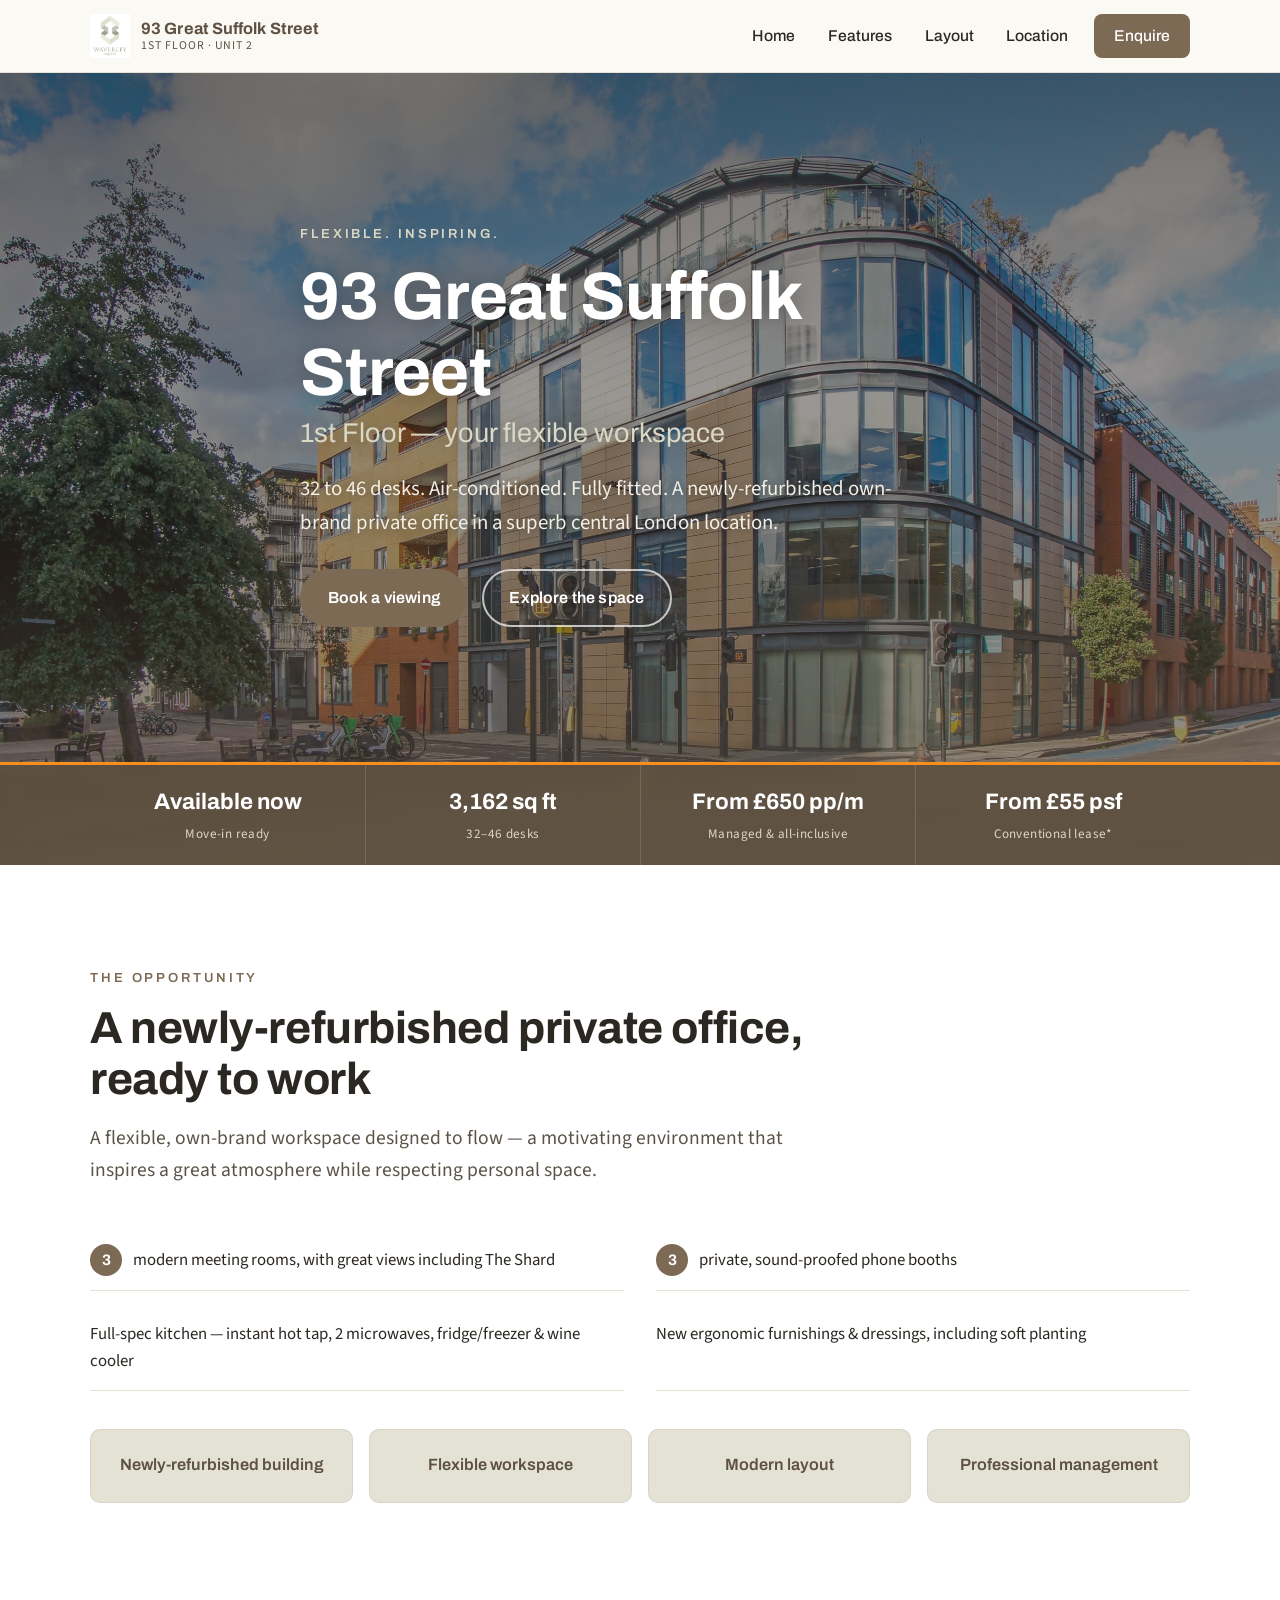
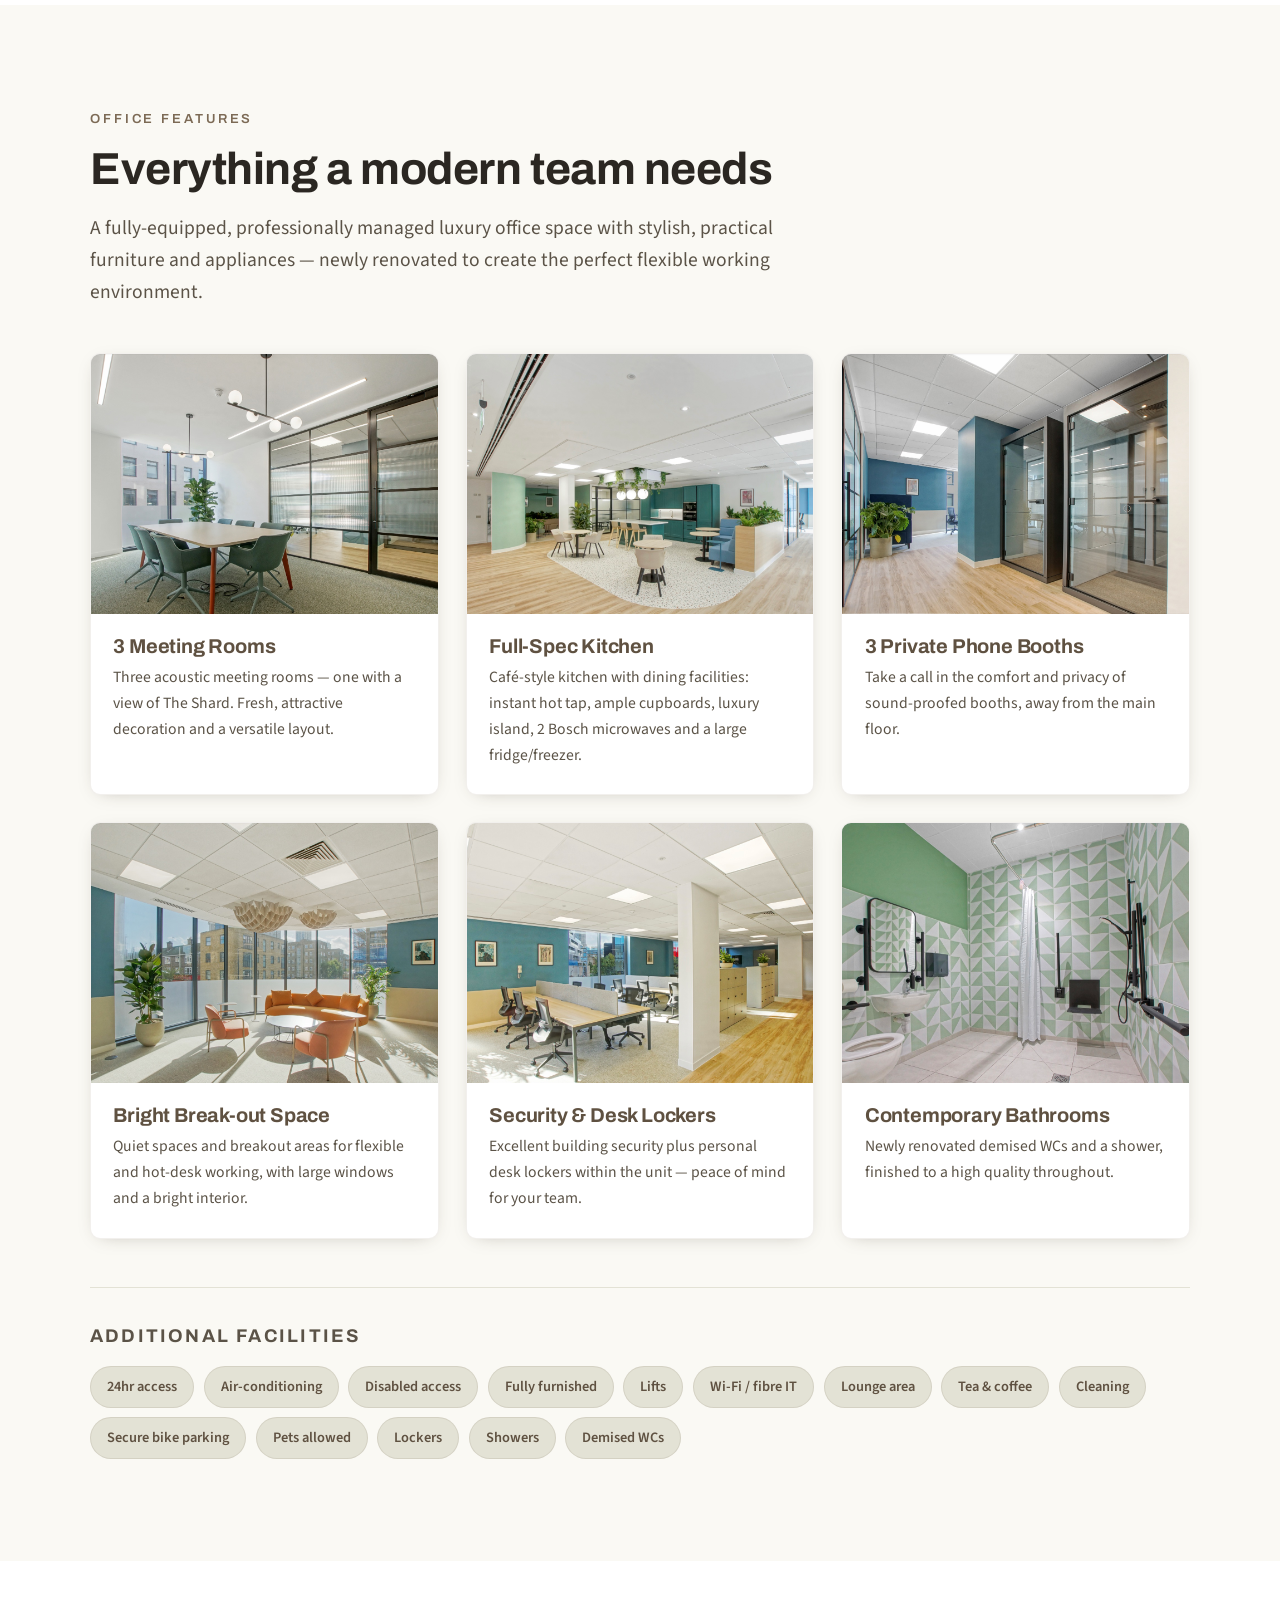
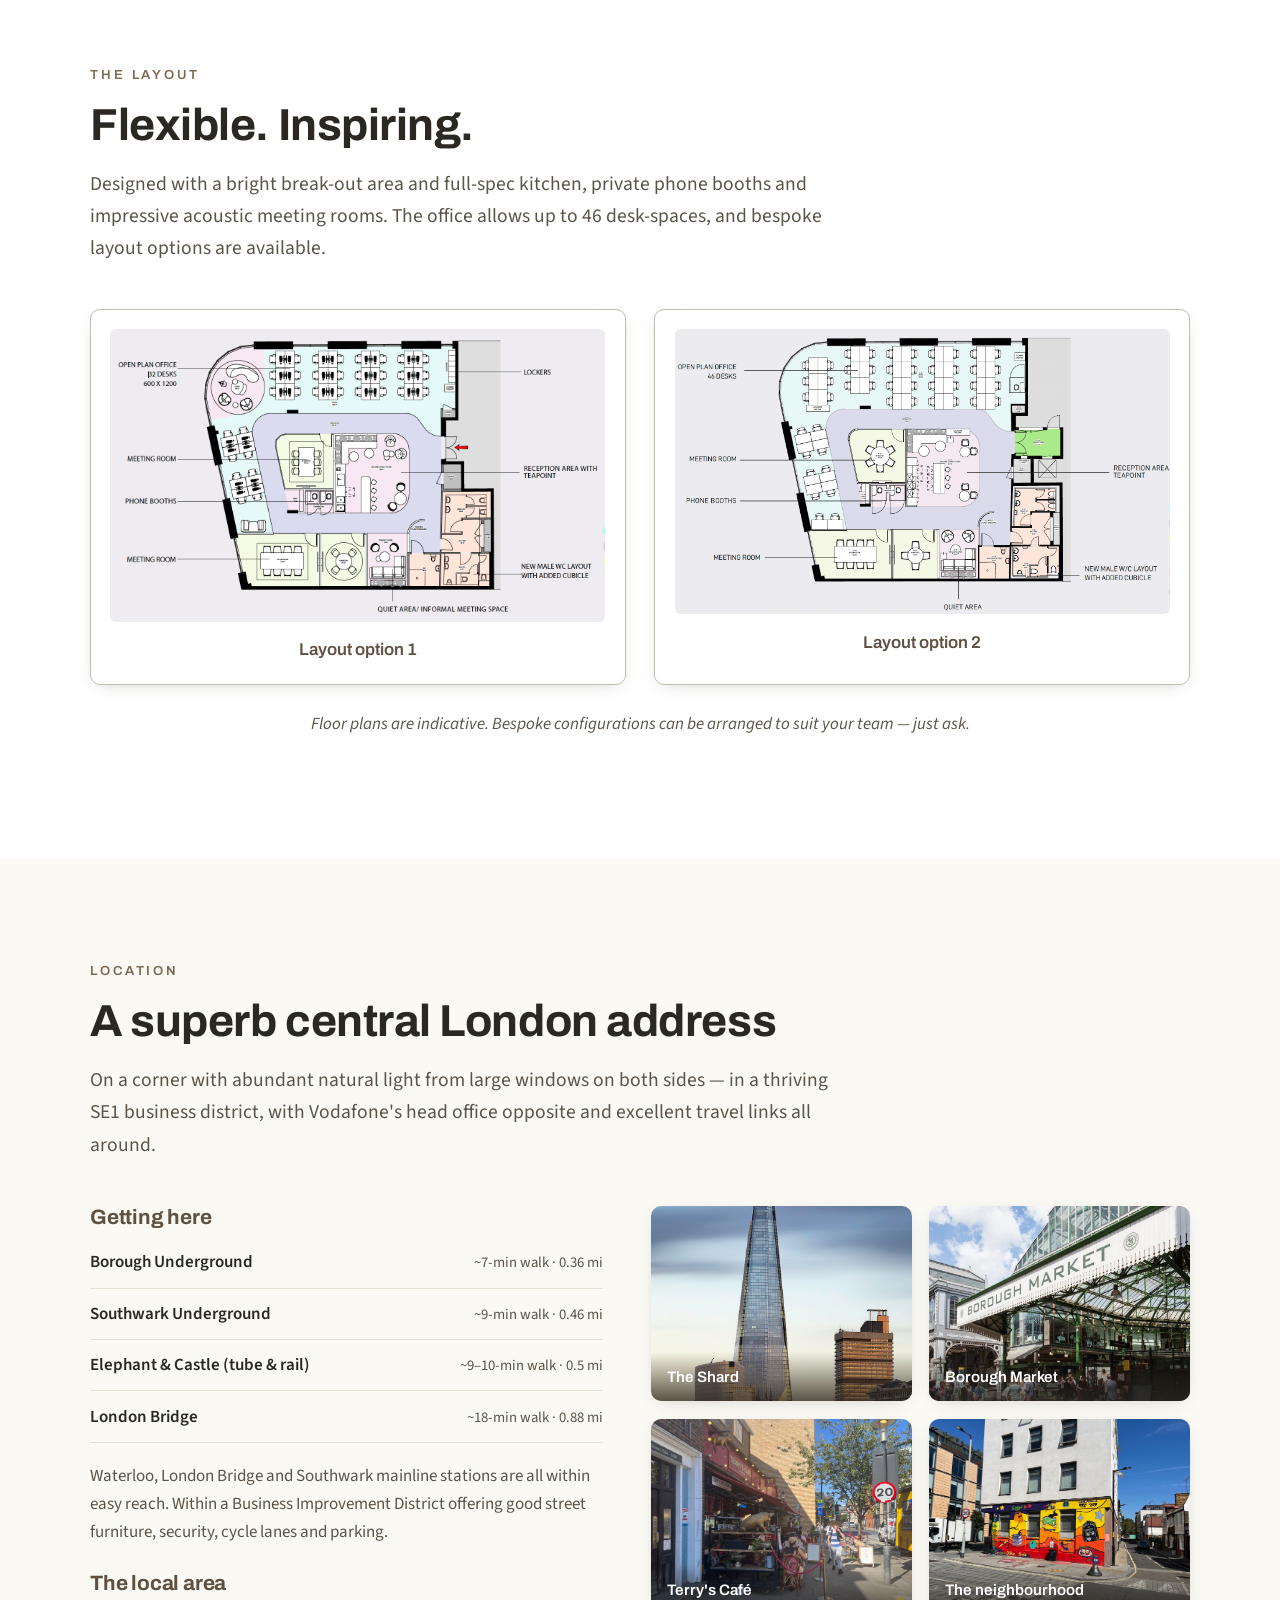
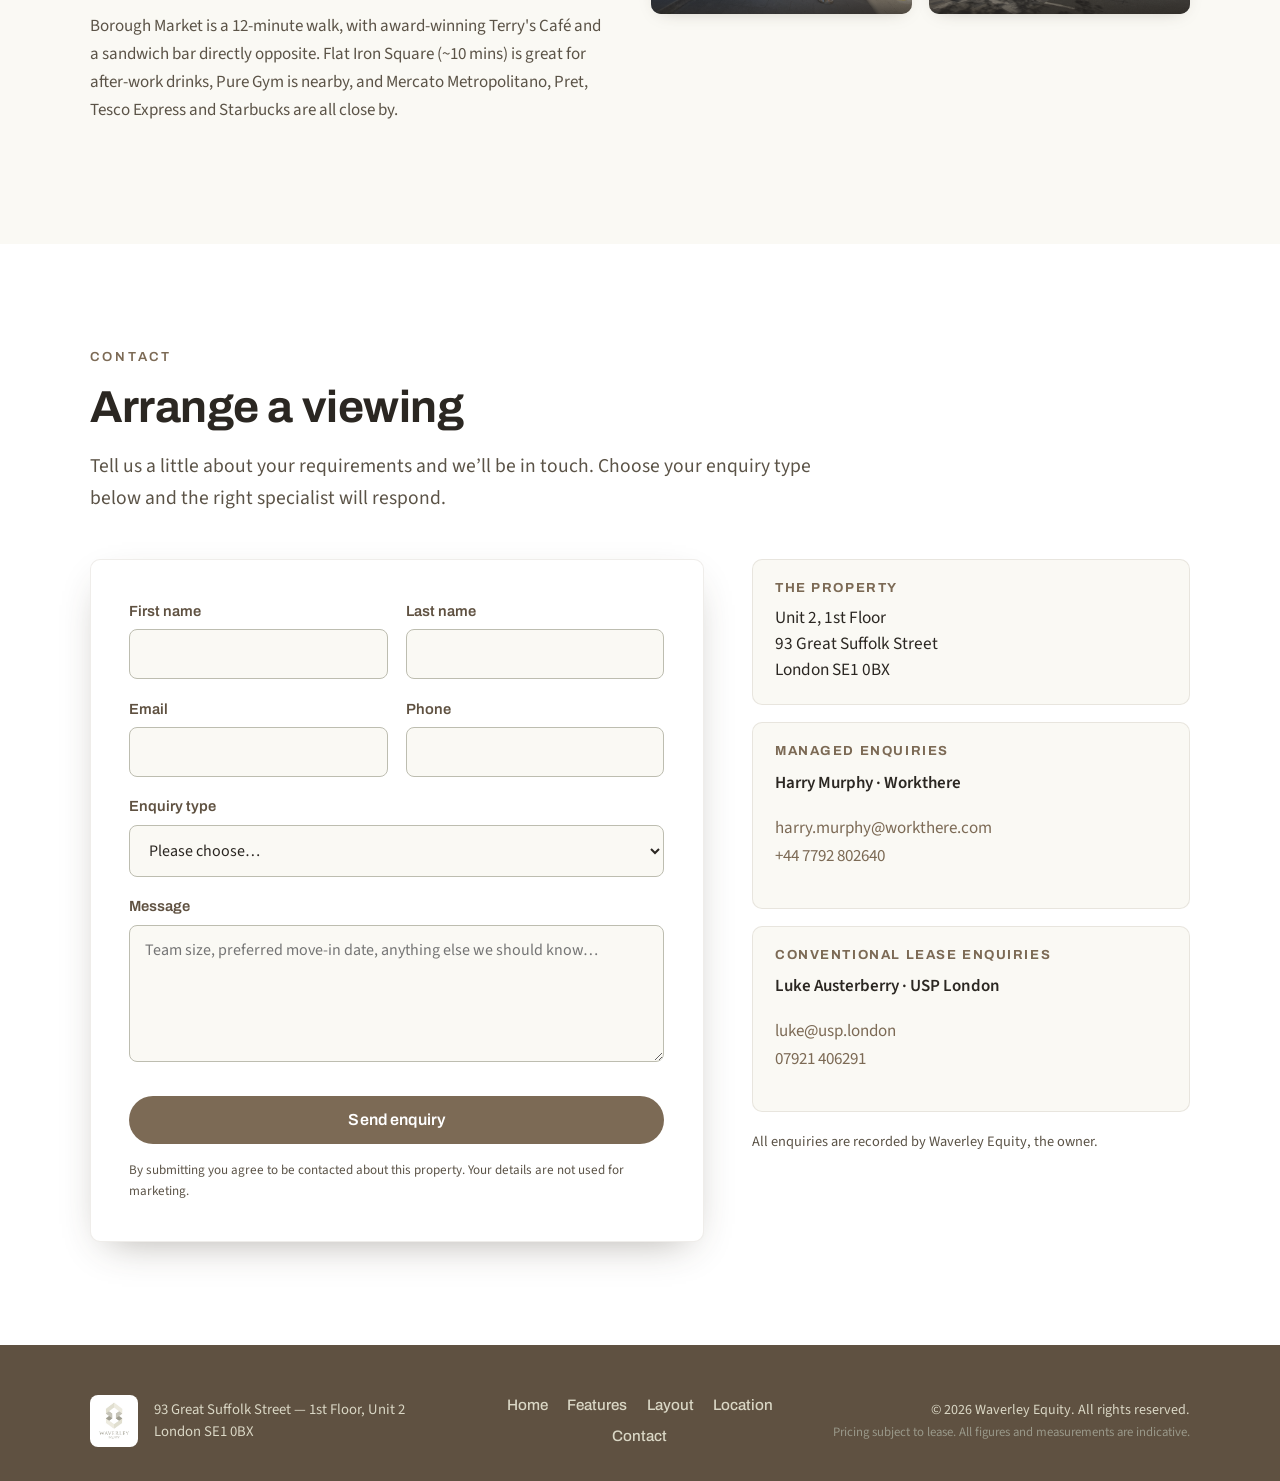
==== index.html @ a6f80691 "Initial commit: 93 Great Suffolk Street single-page site Responsive static site (HTML/CSS) for the o" ====
<!DOCTYPE html>
<html lang="en-GB">
<head>
  <meta charset="UTF-8" />
  <meta name="viewport" content="width=device-width, initial-scale=1.0" />
  <title>93 Great Suffolk Street — 1st Floor | Flexible Workspace to Let, London SE1</title>
  <meta name="description" content="Newly-refurbished, air-conditioned private office to let at 93 Great Suffolk Street, London SE1. 32–46 desks, 3,162 sq ft. Managed from £650 pp/m or conventional lease from £55 psf." />
  <meta name="theme-color" content="#7C6A55" />

  <!-- Open Graph -->
  <meta property="og:title" content="93 Great Suffolk Street — 1st Floor | Flexible Workspace, London SE1" />
  <meta property="og:description" content="Newly-refurbished private office to let — 32 to 46 desks, fully fitted, air-conditioned. A superb central London location." />
  <meta property="og:image" content="images/optimized/hero-external-view.jpg" />
  <meta property="og:type" content="website" />

  <link rel="preconnect" href="https://fonts.googleapis.com" />
  <link rel="preconnect" href="https://fonts.gstatic.com" crossorigin />
  <link href="https://fonts.googleapis.com/css2?family=Archivo:wght@400;500;600;700&family=Source+Sans+3:wght@300;400;600&display=swap" rel="stylesheet" />
  <link rel="stylesheet" href="styles.css" />
  <link rel="icon" type="image/jpeg" href="images/optimized/logo.jpg" />
</head>
<body>

  <!-- ================= HEADER / NAV ================= -->
  <header class="site-header" id="top">
    <div class="container header-inner">
      <a class="brand" href="#top" aria-label="Waverley Equity — home">
        <img src="images/optimized/logo.jpg" alt="Waverley Equity" class="brand-logo" />
        <span class="brand-text">
          <strong>93 Great Suffolk Street</strong>
          <small>1st Floor &middot; Unit 2</small>
        </span>
      </a>

      <input type="checkbox" id="nav-toggle" class="nav-toggle" />
      <label for="nav-toggle" class="nav-toggle-label" aria-label="Toggle navigation menu">
        <span></span><span></span><span></span>
      </label>

      <nav class="main-nav" aria-label="Primary">
        <a href="#home">Home</a>
        <a href="#features">Features</a>
        <a href="#layout">Layout</a>
        <a href="#location">Location</a>
        <a href="#contact" class="nav-cta">Enquire</a>
      </nav>
    </div>
  </header>

  <main>

    <!-- ================= HERO ================= -->
    <section class="hero" id="home">
      <div class="hero-overlay"></div>
      <div class="container hero-content">
        <p class="eyebrow">Flexible. Inspiring.</p>
        <h1>93 Great Suffolk Street<span>1st Floor &mdash; your flexible workspace</span></h1>
        <p class="hero-sub">32 to 46 desks. Air-conditioned. Fully fitted. A newly-refurbished own-brand private office in a superb central London location.</p>
        <div class="hero-actions">
          <a href="#contact" class="btn btn-primary">Book a viewing</a>
          <a href="#features" class="btn btn-ghost">Explore the space</a>
        </div>
      </div>

      <div class="pricing-strip">
        <div class="container pricing-grid">
          <div class="pricing-item">
            <span class="pricing-value">Available now</span>
            <span class="pricing-label">Move-in ready</span>
          </div>
          <div class="pricing-item">
            <span class="pricing-value">3,162 sq ft</span>
            <span class="pricing-label">32&ndash;46 desks</span>
          </div>
          <div class="pricing-item">
            <span class="pricing-value">From &pound;650 pp/m</span>
            <span class="pricing-label">Managed &amp; all-inclusive</span>
          </div>
          <div class="pricing-item">
            <span class="pricing-value">From &pound;55 psf</span>
            <span class="pricing-label">Conventional lease*</span>
          </div>
        </div>
      </div>
    </section>

    <!-- ================= INTRO / HIGHLIGHTS ================= -->
    <section class="section intro" aria-labelledby="intro-heading">
      <div class="container">
        <div class="section-head">
          <p class="eyebrow eyebrow-dark">The opportunity</p>
          <h2 id="intro-heading">A newly-refurbished private office, ready to work</h2>
          <p class="lead">A flexible, own-brand workspace designed to flow &mdash; a motivating environment that inspires a great atmosphere while respecting personal space.</p>
        </div>

        <ul class="highlights">
          <li><span class="hl-num">3</span> modern meeting rooms, with great views including The Shard</li>
          <li><span class="hl-num">3</span> private, sound-proofed phone booths</li>
          <li>Full-spec kitchen &mdash; instant hot tap, 2 microwaves, fridge/freezer &amp; wine cooler</li>
          <li>New ergonomic furnishings &amp; dressings, including soft planting</li>
        </ul>

        <div class="descriptors">
          <div class="descriptor">Newly-refurbished building</div>
          <div class="descriptor">Flexible workspace</div>
          <div class="descriptor">Modern layout</div>
          <div class="descriptor">Professional management</div>
        </div>
      </div>
    </section>

    <!-- ================= FEATURES ================= -->
    <section class="section section-alt" id="features" aria-labelledby="features-heading">
      <div class="container">
        <div class="section-head">
          <p class="eyebrow eyebrow-dark">Office features</p>
          <h2 id="features-heading">Everything a modern team needs</h2>
          <p class="lead">A fully-equipped, professionally managed luxury office space with stylish, practical furniture and appliances &mdash; newly renovated to create the perfect flexible working environment.</p>
        </div>

        <div class="feature-grid">
          <article class="feature-card">
            <div class="feature-media"><img src="images/optimized/feature-meeting-rooms.jpg" alt="One of three acoustic meeting rooms" loading="lazy" /></div>
            <div class="feature-body">
              <h3>3 Meeting Rooms</h3>
              <p>Three acoustic meeting rooms &mdash; one with a view of The Shard. Fresh, attractive decoration and a versatile layout.</p>
            </div>
          </article>

          <article class="feature-card">
            <div class="feature-media"><img src="images/optimized/feature-kitchen.jpg" alt="Café-style full-spec kitchen with island" loading="lazy" /></div>
            <div class="feature-body">
              <h3>Full-Spec Kitchen</h3>
              <p>Café-style kitchen with dining facilities: instant hot tap, ample cupboards, luxury island, 2 Bosch microwaves and a large fridge/freezer.</p>
            </div>
          </article>

          <article class="feature-card">
            <div class="feature-media"><img src="images/optimized/feature-phone-booths.jpg" alt="Private sound-proofed phone booths" loading="lazy" /></div>
            <div class="feature-body">
              <h3>3 Private Phone Booths</h3>
              <p>Take a call in the comfort and privacy of sound-proofed booths, away from the main floor.</p>
            </div>
          </article>

          <article class="feature-card">
            <div class="feature-media"><img src="images/optimized/feature-breakout-area.jpg" alt="Bright break-out and hot-desk area" loading="lazy" /></div>
            <div class="feature-body">
              <h3>Bright Break-out Space</h3>
              <p>Quiet spaces and breakout areas for flexible and hot-desk working, with large windows and a bright interior.</p>
            </div>
          </article>

          <article class="feature-card">
            <div class="feature-media"><img src="images/optimized/feature-desk-layout1.jpg" alt="Furnished desk areas with personal lockers" loading="lazy" /></div>
            <div class="feature-body">
              <h3>Security &amp; Desk Lockers</h3>
              <p>Excellent building security plus personal desk lockers within the unit &mdash; peace of mind for your team.</p>
            </div>
          </article>

          <article class="feature-card">
            <div class="feature-media"><img src="images/optimized/feature-shower-view.jpg" alt="Newly renovated bathroom and shower facilities" loading="lazy" /></div>
            <div class="feature-body">
              <h3>Contemporary Bathrooms</h3>
              <p>Newly renovated demised WCs and a shower, finished to a high quality throughout.</p>
            </div>
          </article>
        </div>

        <div class="facilities">
          <h3 class="facilities-title">Additional facilities</h3>
          <ul class="facilities-tags">
            <li>24hr access</li>
            <li>Air-conditioning</li>
            <li>Disabled access</li>
            <li>Fully furnished</li>
            <li>Lifts</li>
            <li>Wi-Fi / fibre IT</li>
            <li>Lounge area</li>
            <li>Tea &amp; coffee</li>
            <li>Cleaning</li>
            <li>Secure bike parking</li>
            <li>Pets allowed</li>
            <li>Lockers</li>
            <li>Showers</li>
            <li>Demised WCs</li>
          </ul>
        </div>
      </div>
    </section>

    <!-- ================= LAYOUT ================= -->
    <section class="section" id="layout" aria-labelledby="layout-heading">
      <div class="container">
        <div class="section-head">
          <p class="eyebrow eyebrow-dark">The layout</p>
          <h2 id="layout-heading">Flexible. Inspiring.</h2>
          <p class="lead">Designed with a bright break-out area and full-spec kitchen, private phone booths and impressive acoustic meeting rooms. The office allows up to 46 desk-spaces, and bespoke layout options are available.</p>
        </div>

        <div class="layout-grid">
          <figure class="layout-plan">
            <img src="images/optimized/plan-day1.png" alt="Floor plan — layout option 1" loading="lazy" />
            <figcaption>Layout option 1</figcaption>
          </figure>
          <figure class="layout-plan">
            <img src="images/optimized/plan-day2.png" alt="Floor plan — layout option 2" loading="lazy" />
            <figcaption>Layout option 2</figcaption>
          </figure>
        </div>
        <p class="layout-note">Floor plans are indicative. Bespoke configurations can be arranged to suit your team &mdash; just ask.</p>
      </div>
    </section>

    <!-- ================= LOCATION ================= -->
    <section class="section section-alt" id="location" aria-labelledby="location-heading">
      <div class="container">
        <div class="section-head">
          <p class="eyebrow eyebrow-dark">Location</p>
          <h2 id="location-heading">A superb central London address</h2>
          <p class="lead">On a corner with abundant natural light from large windows on both sides &mdash; in a thriving SE1 business district, with Vodafone's head office opposite and excellent travel links all around.</p>
        </div>

        <div class="location-grid">
          <div class="location-copy">
            <h3>Getting here</h3>
            <ul class="transport-list">
              <li><span>Borough Underground</span><em>~7-min walk &middot; 0.36 mi</em></li>
              <li><span>Southwark Underground</span><em>~9-min walk &middot; 0.46 mi</em></li>
              <li><span>Elephant &amp; Castle (tube &amp; rail)</span><em>~9&ndash;10-min walk &middot; 0.5 mi</em></li>
              <li><span>London Bridge</span><em>~18-min walk &middot; 0.88 mi</em></li>
            </ul>
            <p class="location-extra">Waterloo, London Bridge and Southwark mainline stations are all within easy reach. Within a Business Improvement District offering good street furniture, security, cycle lanes and parking.</p>

            <h3>The local area</h3>
            <p class="location-extra">Borough Market is a 12-minute walk, with award-winning Terry's Café and a sandwich bar directly opposite. Flat Iron Square (~10 mins) is great for after-work drinks, Pure Gym is nearby, and Mercato Metropolitano, Pret, Tesco Express and Starbucks are all close by.</p>
          </div>

          <div class="location-gallery">
            <figure><img src="images/optimized/local-area-shard.jpg" alt="View of The Shard from nearby" loading="lazy" /><figcaption>The Shard</figcaption></figure>
            <figure><img src="images/optimized/local-area-boroughmarket.jpg" alt="Borough Market" loading="lazy" /><figcaption>Borough Market</figcaption></figure>
            <figure><img src="images/optimized/local-area-terrys.jpg" alt="Terry's Café, opposite" loading="lazy" /><figcaption>Terry's Café</figcaption></figure>
            <figure><img src="images/optimized/local-area-mural.jpg" alt="Local street art near Great Suffolk Street" loading="lazy" /><figcaption>The neighbourhood</figcaption></figure>
          </div>
        </div>
      </div>
    </section>

    <!-- ================= CONTACT ================= -->
    <section class="section contact" id="contact" aria-labelledby="contact-heading">
      <div class="container">
        <div class="section-head">
          <p class="eyebrow eyebrow-dark">Contact</p>
          <h2 id="contact-heading">Arrange a viewing</h2>
          <p class="lead">Tell us a little about your requirements and we&rsquo;ll be in touch. Choose your enquiry type below and the right specialist will respond.</p>
        </div>

        <div class="contact-grid">
          <!-- FORM -->
          <div class="contact-form-wrap">
            <!--
              FORMSPREE SETUP
              Form endpoint: https://formspree.io/f/mkoaevdl
              Set the destination email (Waverley Equity, with agents cc'd) and verify it
              in your Formspree dashboard.
            -->
            <form class="contact-form" action="https://formspree.io/f/mkoaevdl" method="POST">
              <div class="field-row">
                <div class="field">
                  <label for="first-name">First name</label>
                  <input type="text" id="first-name" name="First Name" autocomplete="given-name" required />
                </div>
                <div class="field">
                  <label for="last-name">Last name</label>
                  <input type="text" id="last-name" name="Last Name" autocomplete="family-name" required />
                </div>
              </div>

              <div class="field-row">
                <div class="field">
                  <label for="email">Email</label>
                  <input type="email" id="email" name="Email" autocomplete="email" required />
                </div>
                <div class="field">
                  <label for="phone">Phone</label>
                  <input type="tel" id="phone" name="Phone" autocomplete="tel" />
                </div>
              </div>

              <div class="field">
                <label for="enquiry-type">Enquiry type</label>
                <select id="enquiry-type" name="Enquiry Type" required>
                  <option value="" disabled selected>Please choose&hellip;</option>
                  <option value="Managed">Managed &amp; all-inclusive</option>
                  <option value="Conventional lease">Conventional lease</option>
                </select>
              </div>

              <div class="field">
                <label for="message">Message</label>
                <textarea id="message" name="Message" rows="5" placeholder="Team size, preferred move-in date, anything else we should know&hellip;"></textarea>
              </div>

              <!-- Email subject line shown in your inbox -->
              <input type="hidden" name="_subject" value="New enquiry — 93 Great Suffolk Street" />
              <!-- Honeypot spam trap (leave empty) -->
              <input type="text" name="_gotcha" tabindex="-1" autocomplete="off" class="gotcha" aria-hidden="true" />

              <button type="submit" class="btn btn-primary btn-block">Send enquiry</button>
              <p class="form-note">By submitting you agree to be contacted about this property. Your details are not used for marketing.</p>
            </form>
          </div>

          <!-- DETAILS -->
          <aside class="contact-details">
            <div class="contact-card">
              <h3>The property</h3>
              <address>
                Unit 2, 1st Floor<br />
                93 Great Suffolk Street<br />
                London SE1 0BX
              </address>
            </div>

            <div class="contact-card">
              <h3>Managed enquiries</h3>
              <p class="contact-person">Harry Murphy &middot; Workthere</p>
              <p><a href="mailto:harry.murphy@workthere.com">harry.murphy@workthere.com</a><br />
                 <a href="tel:+447792802640">+44 7792 802640</a></p>
            </div>

            <div class="contact-card">
              <h3>Conventional lease enquiries</h3>
              <p class="contact-person">Luke Austerberry &middot; USP London</p>
              <p><a href="mailto:luke@usp.london">luke@usp.london</a><br />
                 <a href="tel:+447921406291">07921 406291</a></p>
            </div>

            <p class="contact-owner">All enquiries are recorded by Waverley Equity, the owner.</p>
          </aside>
        </div>
      </div>
    </section>
  </main>

  <!-- ================= FOOTER ================= -->
  <footer class="site-footer">
    <div class="container footer-inner">
      <div class="footer-brand">
        <img src="images/optimized/logo.jpg" alt="Waverley Equity" class="footer-logo" />
        <p>93 Great Suffolk Street &mdash; 1st Floor, Unit 2<br />London SE1 0BX</p>
      </div>
      <nav class="footer-nav" aria-label="Footer">
        <a href="#home">Home</a>
        <a href="#features">Features</a>
        <a href="#layout">Layout</a>
        <a href="#location">Location</a>
        <a href="#contact">Contact</a>
      </nav>
      <p class="footer-copy">&copy; 2026 Waverley Equity. All rights reserved.<br /><span class="footer-fine">Pricing subject to lease. All figures and measurements are indicative.</span></p>
    </div>
  </footer>

</body>
</html>
---- styles.css ----
/* =========================================================
   93 Great Suffolk Street — Waverley Equity
   Brand-themed responsive single-page stylesheet
   ========================================================= */

:root {
  /* Brand brown (preferred logo colour) */
  --brown:        #7C6A55;
  --brown-dark:   #5f5141;
  --brown-soft:   #9a8a76;

  /* Neutral stone palette */
  --stone-warm:   #DAD7C5;
  --stone-light:  #E3E2D5;
  --stone-mid:    #BDBDB0;
  --stone-dark:   #999889;

  /* Accents */
  --sage:         #8BAEA1;
  --orange:       #F78E1E;
  --navy:         #002F65;

  /* Functional */
  --ink:          #2b2722;
  --ink-soft:     #5b5347;
  --paper:        #ffffff;
  --paper-tint:   #faf9f4;

  --maxw: 1180px;
  --radius: 10px;
  --shadow: 0 14px 40px -18px rgba(60, 50, 38, 0.45);
  --shadow-sm: 0 4px 18px -10px rgba(60, 50, 38, 0.4);

  --font-head: 'Archivo', 'Calibri', system-ui, sans-serif;
  --font-body: 'Calibri', 'Source Sans 3', system-ui, -apple-system, sans-serif;
}

/* ---------- Reset / base ---------- */
*, *::before, *::after { box-sizing: border-box; }

html { scroll-behavior: smooth; scroll-padding-top: 84px; -webkit-text-size-adjust: 100%; }

body {
  margin: 0;
  font-family: var(--font-body);
  color: var(--ink);
  background: var(--paper);
  line-height: 1.65;
  font-size: 1.0625rem;
  -webkit-font-smoothing: antialiased;
}

img { max-width: 100%; display: block; }

a { color: var(--brown); text-decoration: none; }
a:hover { color: var(--brown-dark); }

h1, h2, h3 { font-family: var(--font-head); line-height: 1.12; color: var(--ink); margin: 0 0 .4em; font-weight: 700; letter-spacing: -0.01em; }

.container { width: 100%; max-width: var(--maxw); margin-inline: auto; padding-inline: clamp(1.1rem, 4vw, 2.5rem); }

/* ---------- Buttons ---------- */
.btn {
  display: inline-flex; align-items: center; justify-content: center;
  padding: .85rem 1.6rem;
  font-family: var(--font-head); font-weight: 600; font-size: 1rem;
  border-radius: 999px; border: 2px solid transparent; cursor: pointer;
  transition: transform .15s ease, background .2s ease, color .2s ease, border-color .2s ease;
  letter-spacing: .01em;
}
.btn:hover { transform: translateY(-2px); }
.btn-primary { background: var(--brown); color: #fff; }
.btn-primary:hover { background: var(--brown-dark); color: #fff; }
.btn-ghost { background: transparent; color: #fff; border-color: rgba(255,255,255,.7); }
.btn-ghost:hover { background: rgba(255,255,255,.14); color: #fff; }
.btn-block { width: 100%; margin-top: .4rem; }

/* ---------- Header / Nav ---------- */
.site-header {
  position: sticky; top: 0; z-index: 50;
  background: rgba(250, 249, 244, 0.92);
  backdrop-filter: blur(8px);
  border-bottom: 1px solid rgba(124, 106, 85, 0.16);
}
.header-inner { display: flex; align-items: center; justify-content: space-between; gap: 1rem; min-height: 72px; }

.brand { display: flex; align-items: center; gap: .7rem; color: var(--ink); }
.brand-logo { height: 44px; width: auto; }
.brand-text { display: flex; flex-direction: column; line-height: 1.15; }
.brand-text strong { font-family: var(--font-head); font-size: 1.02rem; color: var(--brown-dark); letter-spacing: .005em; }
.brand-text small { font-size: .74rem; color: var(--ink-soft); letter-spacing: .08em; text-transform: uppercase; }

.main-nav { display: flex; align-items: center; gap: .35rem; }
.main-nav a {
  font-family: var(--font-head); font-weight: 500; font-size: .98rem;
  color: var(--ink); padding: .55rem .85rem; border-radius: 8px;
  transition: background .15s ease, color .15s ease;
}
.main-nav a:hover { background: var(--stone-light); color: var(--brown-dark); }
.main-nav .nav-cta { background: var(--brown); color: #fff; padding: .55rem 1.25rem; margin-left: .4rem; }
.main-nav .nav-cta:hover { background: var(--brown-dark); }

/* Mobile nav toggle (CSS-only) */
.nav-toggle { display: none; }
.nav-toggle-label { display: none; flex-direction: column; gap: 5px; cursor: pointer; padding: 8px; }
.nav-toggle-label span { display: block; width: 26px; height: 3px; background: var(--brown-dark); border-radius: 3px; transition: transform .25s ease, opacity .2s ease; }

/* ---------- Hero ---------- */
.hero {
  position: relative;
  min-height: clamp(560px, 88vh, 820px);
  display: flex; flex-direction: column; justify-content: center;
  background: linear-gradient(rgba(40,33,26,.25), rgba(40,33,26,.25)), url('images/optimized/hero-external-view.jpg') center 35% / cover no-repeat;
  color: #fff;
  padding-bottom: 120px;
}
.hero-overlay {
  position: absolute; inset: 0;
  background: linear-gradient(180deg, rgba(43,39,34,.55) 0%, rgba(43,39,34,.30) 40%, rgba(95,81,65,.55) 100%);
}
.hero-content { position: relative; z-index: 2; max-width: 760px; padding-top: 2rem; }

.eyebrow { font-family: var(--font-head); text-transform: uppercase; letter-spacing: .22em; font-size: .82rem; font-weight: 600; margin: 0 0 .9rem; color: var(--stone-warm); }
.eyebrow-dark { color: var(--brown); }

.hero h1 { font-size: clamp(2.3rem, 6vw, 4.2rem); color: #fff; text-shadow: 0 2px 24px rgba(0,0,0,.3); margin-bottom: .35em; }
.hero h1 span { display: block; font-size: clamp(1.1rem, 2.6vw, 1.7rem); font-weight: 400; color: var(--stone-warm); margin-top: .5rem; letter-spacing: 0; }
.hero-sub { font-size: clamp(1.05rem, 1.8vw, 1.3rem); max-width: 620px; color: #f3efe6; text-shadow: 0 1px 12px rgba(0,0,0,.35); }
.hero-actions { display: flex; flex-wrap: wrap; gap: .9rem; margin-top: 1.8rem; }

/* Pricing strip */
.pricing-strip {
  position: absolute; left: 0; right: 0; bottom: 0; z-index: 3;
  background: rgba(95, 81, 65, 0.92);
  backdrop-filter: blur(6px);
  border-top: 3px solid var(--orange);
}
.pricing-grid { display: grid; grid-template-columns: repeat(4, 1fr); }
.pricing-item { padding: 1.2rem 1rem; text-align: center; color: #fff; border-left: 1px solid rgba(255,255,255,.14); }
.pricing-item:first-child { border-left: none; }
.pricing-value { display: block; font-family: var(--font-head); font-weight: 700; font-size: clamp(1.05rem, 2vw, 1.4rem); }
.pricing-label { display: block; font-size: .82rem; letter-spacing: .03em; color: var(--stone-warm); margin-top: .2rem; }

/* ---------- Sections ---------- */
.section { padding: clamp(3.5rem, 8vw, 6.5rem) 0; }
.section-alt { background: var(--paper-tint); }
.intro { background: var(--paper); }

.section-head { max-width: 760px; margin-bottom: 2.8rem; }
.section-head h2 { font-size: clamp(1.8rem, 4vw, 2.8rem); }
.lead { font-size: clamp(1.05rem, 1.6vw, 1.22rem); color: var(--ink-soft); margin: 0; }

/* Highlights */
.highlights { list-style: none; padding: 0; margin: 0 0 2.4rem; display: grid; grid-template-columns: repeat(2, 1fr); gap: 1rem 2rem; }
.highlights li { display: flex; align-items: baseline; gap: .7rem; padding: .85rem 0; border-bottom: 1px solid var(--stone-light); font-size: 1.05rem; }
.hl-num { flex: none; display: inline-grid; place-items: center; width: 2rem; height: 2rem; border-radius: 50%; background: var(--brown); color: #fff; font-family: var(--font-head); font-weight: 700; font-size: .95rem; }

.descriptors { display: grid; grid-template-columns: repeat(4, 1fr); gap: 1rem; }
.descriptor {
  text-align: center; padding: 1.4rem 1rem; border-radius: var(--radius);
  background: var(--stone-light); color: var(--brown-dark);
  font-family: var(--font-head); font-weight: 600; font-size: 1.02rem;
  border: 1px solid rgba(124,106,85,.12);
}

/* ---------- Feature grid ---------- */
.feature-grid { display: grid; grid-template-columns: repeat(3, 1fr); gap: 1.7rem; }
.feature-card {
  background: var(--paper); border-radius: var(--radius); overflow: hidden;
  box-shadow: var(--shadow-sm); border: 1px solid rgba(124,106,85,.1);
  transition: transform .2s ease, box-shadow .2s ease;
}
.feature-card:hover { transform: translateY(-4px); box-shadow: var(--shadow); }
.feature-media { aspect-ratio: 4 / 3; overflow: hidden; background: var(--stone-mid); }
.feature-media img { width: 100%; height: 100%; object-fit: cover; transition: transform .4s ease; }
.feature-card:hover .feature-media img { transform: scale(1.05); }
.feature-body { padding: 1.3rem 1.4rem 1.6rem; }
.feature-body h3 { font-size: 1.25rem; color: var(--brown-dark); }
.feature-body p { margin: 0; color: var(--ink-soft); font-size: .98rem; }

/* Facilities */
.facilities { margin-top: 3rem; padding-top: 2.4rem; border-top: 1px solid var(--stone-light); }
.facilities-title { font-size: 1.15rem; text-transform: uppercase; letter-spacing: .12em; color: var(--ink-soft); }
.facilities-tags { list-style: none; padding: 0; margin: 1.2rem 0 0; display: flex; flex-wrap: wrap; gap: .6rem; }
.facilities-tags li {
  background: var(--stone-light); color: var(--brown-dark);
  padding: .5rem 1rem; border-radius: 999px; font-size: .9rem; font-weight: 600;
  border: 1px solid rgba(124,106,85,.14);
}

/* ---------- Layout ---------- */
.layout-grid { display: grid; grid-template-columns: repeat(2, 1fr); gap: 1.8rem; }
.layout-plan {
  margin: 0; background: var(--paper); border-radius: var(--radius);
  border: 1px solid var(--stone-mid); padding: 1.2rem; box-shadow: var(--shadow-sm);
}
.layout-plan img { width: 100%; height: auto; border-radius: 6px; }
.layout-plan figcaption { text-align: center; margin-top: .9rem; font-family: var(--font-head); font-weight: 600; color: var(--brown-dark); }
.layout-note { margin-top: 1.6rem; color: var(--ink-soft); font-style: italic; text-align: center; }

/* ---------- Location ---------- */
.location-grid { display: grid; grid-template-columns: 1fr 1.05fr; gap: 3rem; align-items: start; }
.location-copy h3 { font-size: 1.3rem; color: var(--brown-dark); margin-top: 1.6rem; }
.location-copy h3:first-child { margin-top: 0; }
.transport-list { list-style: none; padding: 0; margin: .4rem 0 1.2rem; }
.transport-list li { display: flex; justify-content: space-between; align-items: baseline; gap: 1rem; padding: .7rem 0; border-bottom: 1px solid var(--stone-light); }
.transport-list span { font-weight: 600; color: var(--ink); }
.transport-list em { font-style: normal; color: var(--ink-soft); font-size: .92rem; white-space: nowrap; }
.location-extra { color: var(--ink-soft); }

.location-gallery { display: grid; grid-template-columns: repeat(2, 1fr); gap: 1.1rem; }
.location-gallery figure { margin: 0; position: relative; border-radius: var(--radius); overflow: hidden; box-shadow: var(--shadow-sm); aspect-ratio: 4 / 3; }
.location-gallery img { width: 100%; height: 100%; object-fit: cover; transition: transform .4s ease; }
.location-gallery figure:hover img { transform: scale(1.06); }
.location-gallery figcaption {
  position: absolute; left: 0; right: 0; bottom: 0;
  padding: .8rem 1rem .7rem; color: #fff; font-family: var(--font-head); font-weight: 600; font-size: .95rem;
  background: linear-gradient(transparent, rgba(43,39,34,.78));
}

/* ---------- Contact ---------- */
.contact-grid { display: grid; grid-template-columns: 1.4fr 1fr; gap: 3rem; align-items: start; }
.contact-form-wrap {
  background: var(--paper); padding: clamp(1.5rem, 3vw, 2.4rem);
  border-radius: var(--radius); box-shadow: var(--shadow); border: 1px solid rgba(124,106,85,.12);
}
.field { margin-bottom: 1.1rem; }
.field-row { display: grid; grid-template-columns: 1fr 1fr; gap: 1.1rem; }
.field label { display: block; font-family: var(--font-head); font-weight: 600; font-size: .92rem; margin-bottom: .4rem; color: var(--brown-dark); }
.field input, .field select, .field textarea {
  width: 100%; padding: .8rem .9rem; font-family: var(--font-body); font-size: 1rem; color: var(--ink);
  background: var(--paper-tint); border: 1.5px solid var(--stone-mid); border-radius: 8px;
  transition: border-color .15s ease, box-shadow .15s ease;
}
.field input:focus, .field select:focus, .field textarea:focus {
  outline: none; border-color: var(--brown); box-shadow: 0 0 0 3px rgba(124,106,85,.16); background: #fff;
}
.field textarea { resize: vertical; min-height: 120px; }
.gotcha { position: absolute; left: -9999px; width: 1px; height: 1px; opacity: 0; }
.form-note { font-size: .82rem; color: var(--ink-soft); margin: 1rem 0 0; }

.contact-details { display: flex; flex-direction: column; gap: 1.1rem; }
.contact-card { background: var(--paper-tint); border: 1px solid rgba(124,106,85,.14); border-radius: var(--radius); padding: 1.3rem 1.4rem; }
.contact-card h3 { font-size: .82rem; text-transform: uppercase; letter-spacing: .12em; color: var(--brown); margin-bottom: .6rem; }
.contact-card address { font-style: normal; font-size: 1.08rem; line-height: 1.5; }
.contact-person { font-weight: 600; margin: 0 0 .3rem; }
.contact-owner { font-size: .9rem; color: var(--ink-soft); margin: 0; }

/* ---------- Footer ---------- */
.site-footer { background: var(--brown-dark); color: var(--stone-warm); padding: 3rem 0 2rem; }
.footer-inner { display: grid; grid-template-columns: 1.4fr 1fr 1.4fr; gap: 2rem; align-items: center; }
.footer-brand { display: flex; align-items: center; gap: 1rem; }
.footer-logo { height: 52px; width: auto; background: #fff; border-radius: 8px; padding: 6px; }
.footer-brand p { margin: 0; font-size: .92rem; line-height: 1.5; }
.footer-nav { display: flex; flex-wrap: wrap; gap: .4rem 1.2rem; justify-content: center; }
.footer-nav a { color: var(--stone-warm); font-family: var(--font-head); font-weight: 500; font-size: .95rem; }
.footer-nav a:hover { color: #fff; }
.footer-copy { text-align: right; font-size: .88rem; margin: 0; line-height: 1.6; }
.footer-fine { color: var(--stone-dark); font-size: .8rem; }

/* =========================================================
   RESPONSIVE
   ========================================================= */
@media (max-width: 900px) {
  .feature-grid { grid-template-columns: repeat(2, 1fr); }
  .location-grid { grid-template-columns: 1fr; gap: 2rem; }
  .contact-grid { grid-template-columns: 1fr; gap: 2rem; }
  .footer-inner { grid-template-columns: 1fr; text-align: center; gap: 1.6rem; }
  .footer-brand { flex-direction: column; text-align: center; }
  .footer-nav { justify-content: center; }
  .footer-copy { text-align: center; }
}

@media (max-width: 760px) {
  /* Mobile nav */
  .nav-toggle-label { display: flex; }
  .main-nav {
    position: absolute; top: 100%; left: 0; right: 0;
    flex-direction: column; align-items: stretch; gap: 0;
    background: var(--paper-tint); border-bottom: 1px solid rgba(124,106,85,.16);
    padding: .5rem clamp(1.1rem, 4vw, 2.5rem) 1rem;
    max-height: 0; overflow: hidden; opacity: 0; visibility: hidden;
    transition: max-height .3s ease, opacity .25s ease, visibility .25s;
    box-shadow: var(--shadow-sm);
  }
  .nav-toggle:checked ~ .main-nav { max-height: 420px; opacity: 1; visibility: visible; }
  .main-nav a { padding: .9rem .4rem; border-radius: 0; border-bottom: 1px solid var(--stone-light); }
  .main-nav .nav-cta { margin: .8rem 0 0; text-align: center; padding: .85rem; border-radius: 999px; }
  .nav-toggle:checked ~ .nav-toggle-label span:nth-child(1) { transform: translateY(8px) rotate(45deg); }
  .nav-toggle:checked ~ .nav-toggle-label span:nth-child(2) { opacity: 0; }
  .nav-toggle:checked ~ .nav-toggle-label span:nth-child(3) { transform: translateY(-8px) rotate(-45deg); }

  .pricing-strip { position: static; }
  .hero { padding-bottom: 0; min-height: clamp(480px, 80vh, 640px); }
  .pricing-grid { grid-template-columns: repeat(2, 1fr); }
  .pricing-item:nth-child(1), .pricing-item:nth-child(2) { border-bottom: 1px solid rgba(255,255,255,.14); }
  .pricing-item:nth-child(odd) { border-left: none; }

  .highlights { grid-template-columns: 1fr; gap: 0; }
  .descriptors { grid-template-columns: repeat(2, 1fr); }
  .field-row { grid-template-columns: 1fr; gap: 0; }
}

@media (max-width: 480px) {
  .feature-grid { grid-template-columns: 1fr; }
  .layout-grid { grid-template-columns: 1fr; }
  .location-gallery { grid-template-columns: 1fr 1fr; }
  .brand-text small { display: none; }
}

/* Respect reduced motion */
@media (prefers-reduced-motion: reduce) {
  html { scroll-behavior: auto; }
  * { transition: none !important; }
}
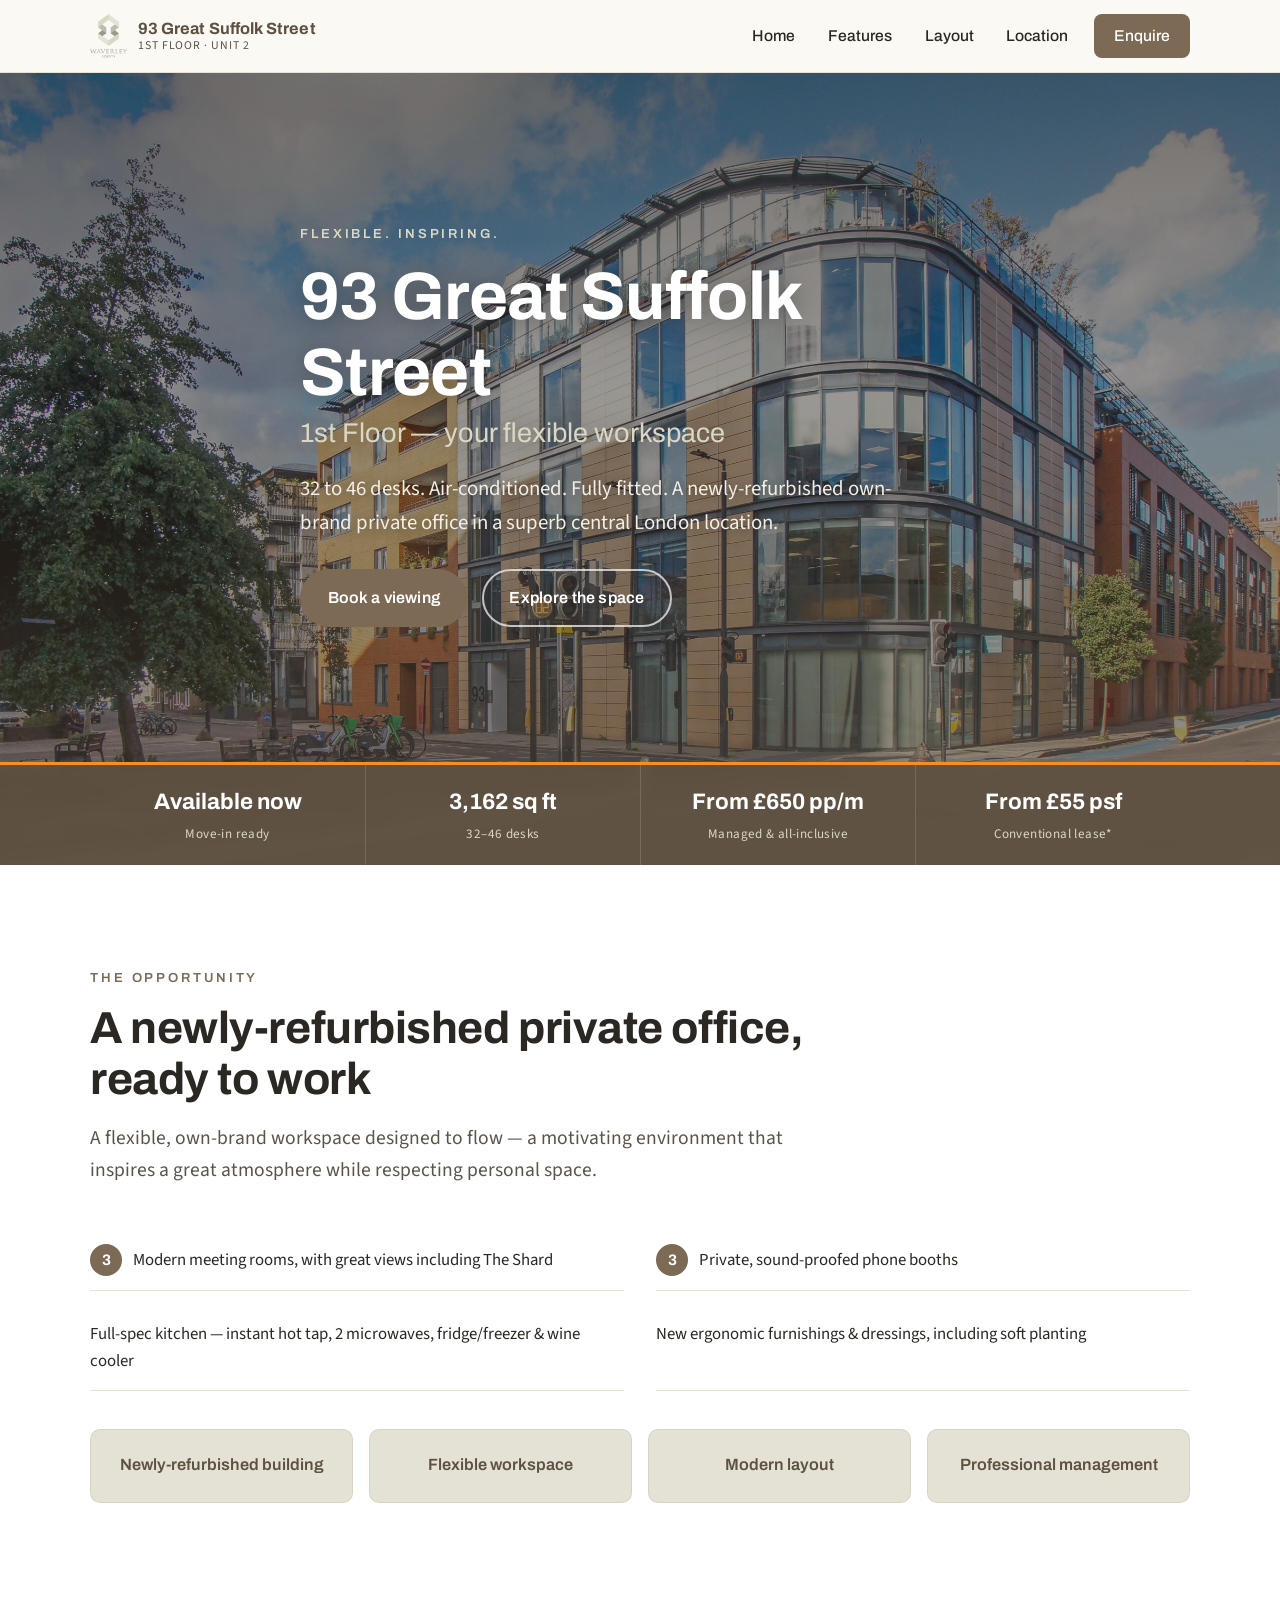
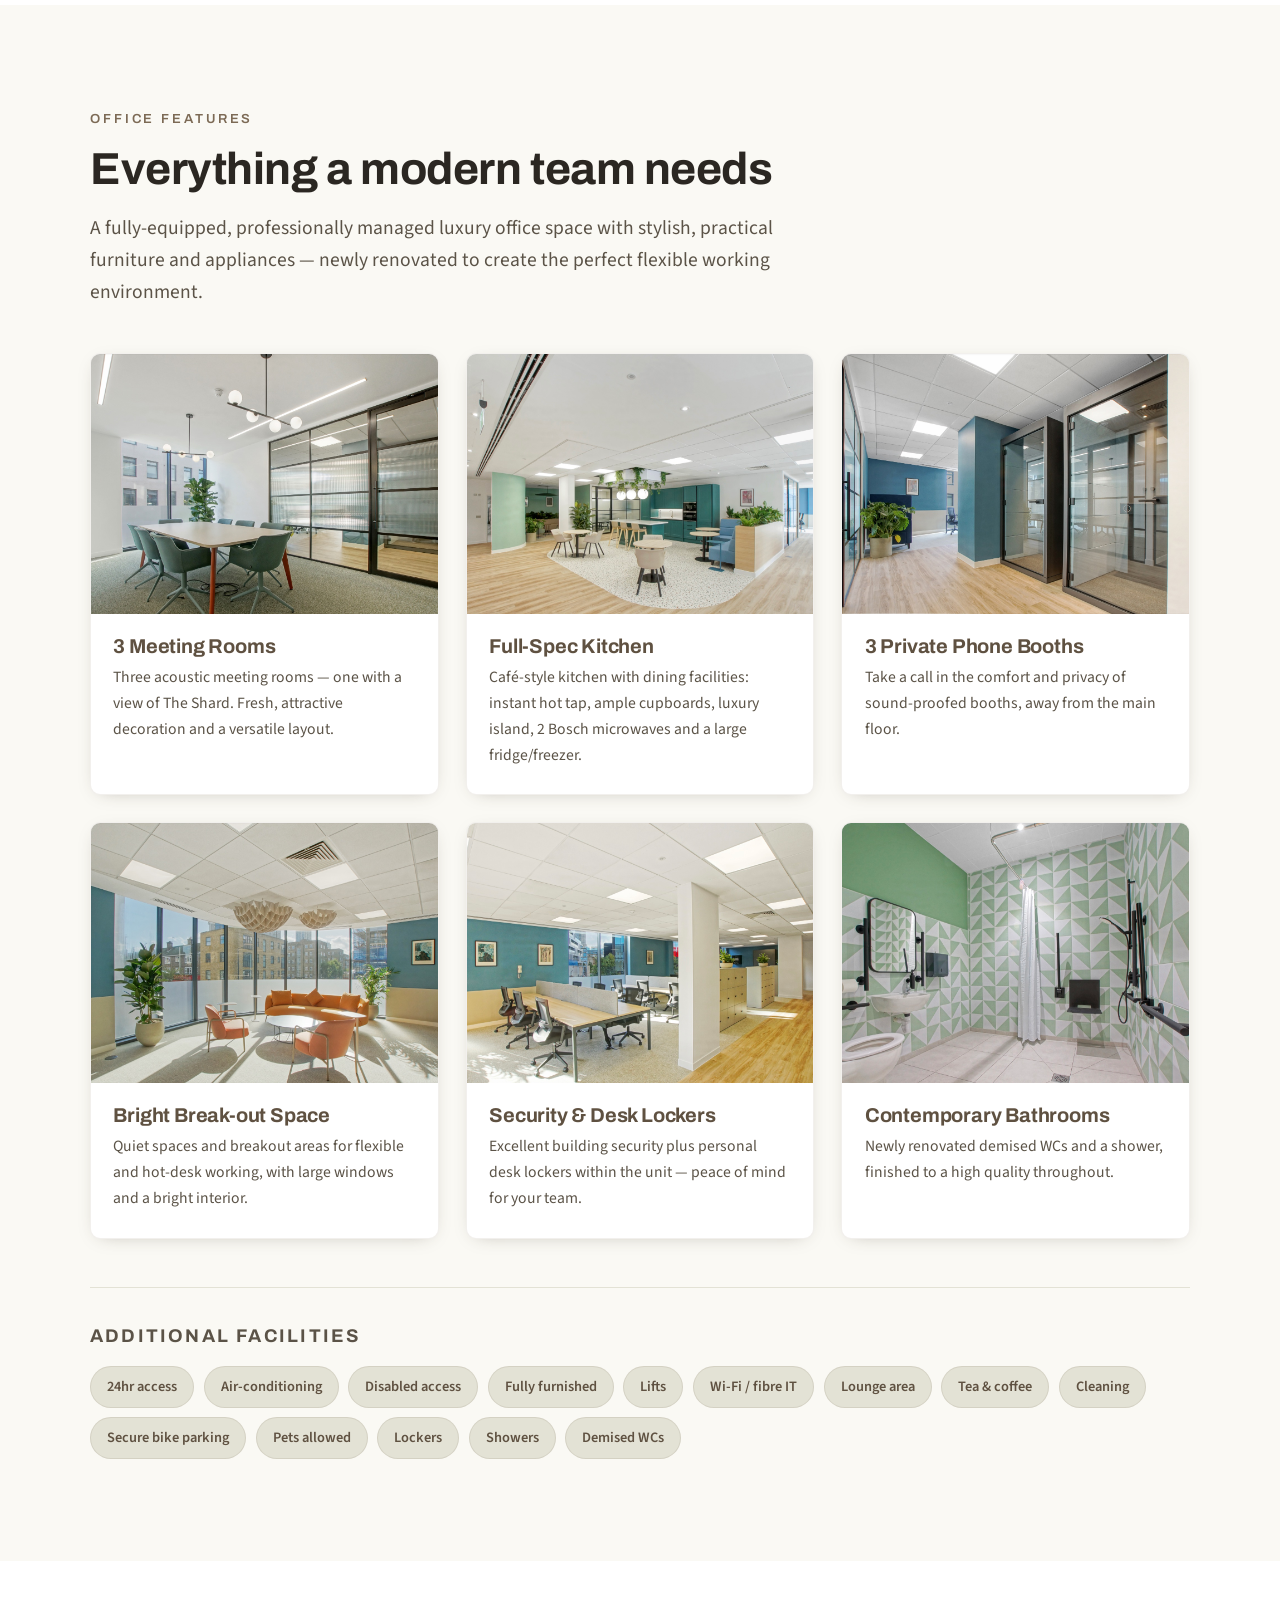
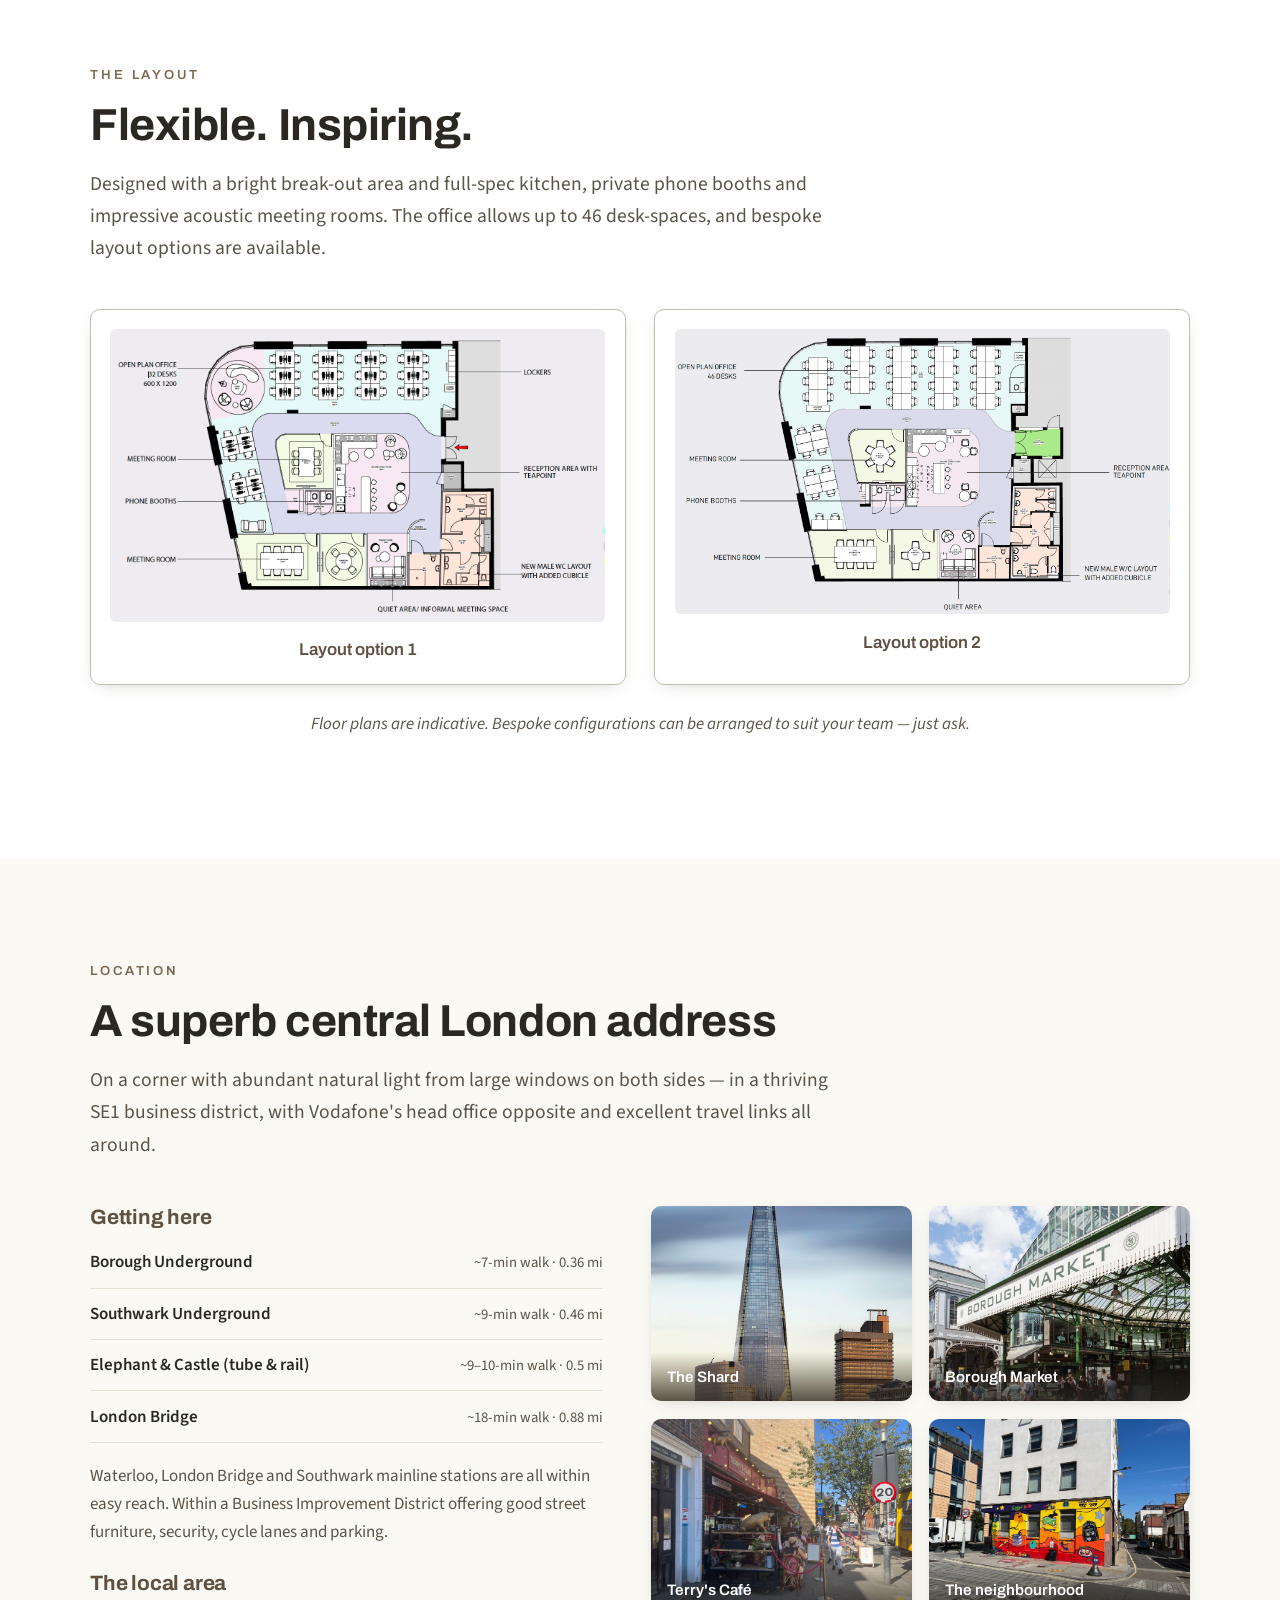
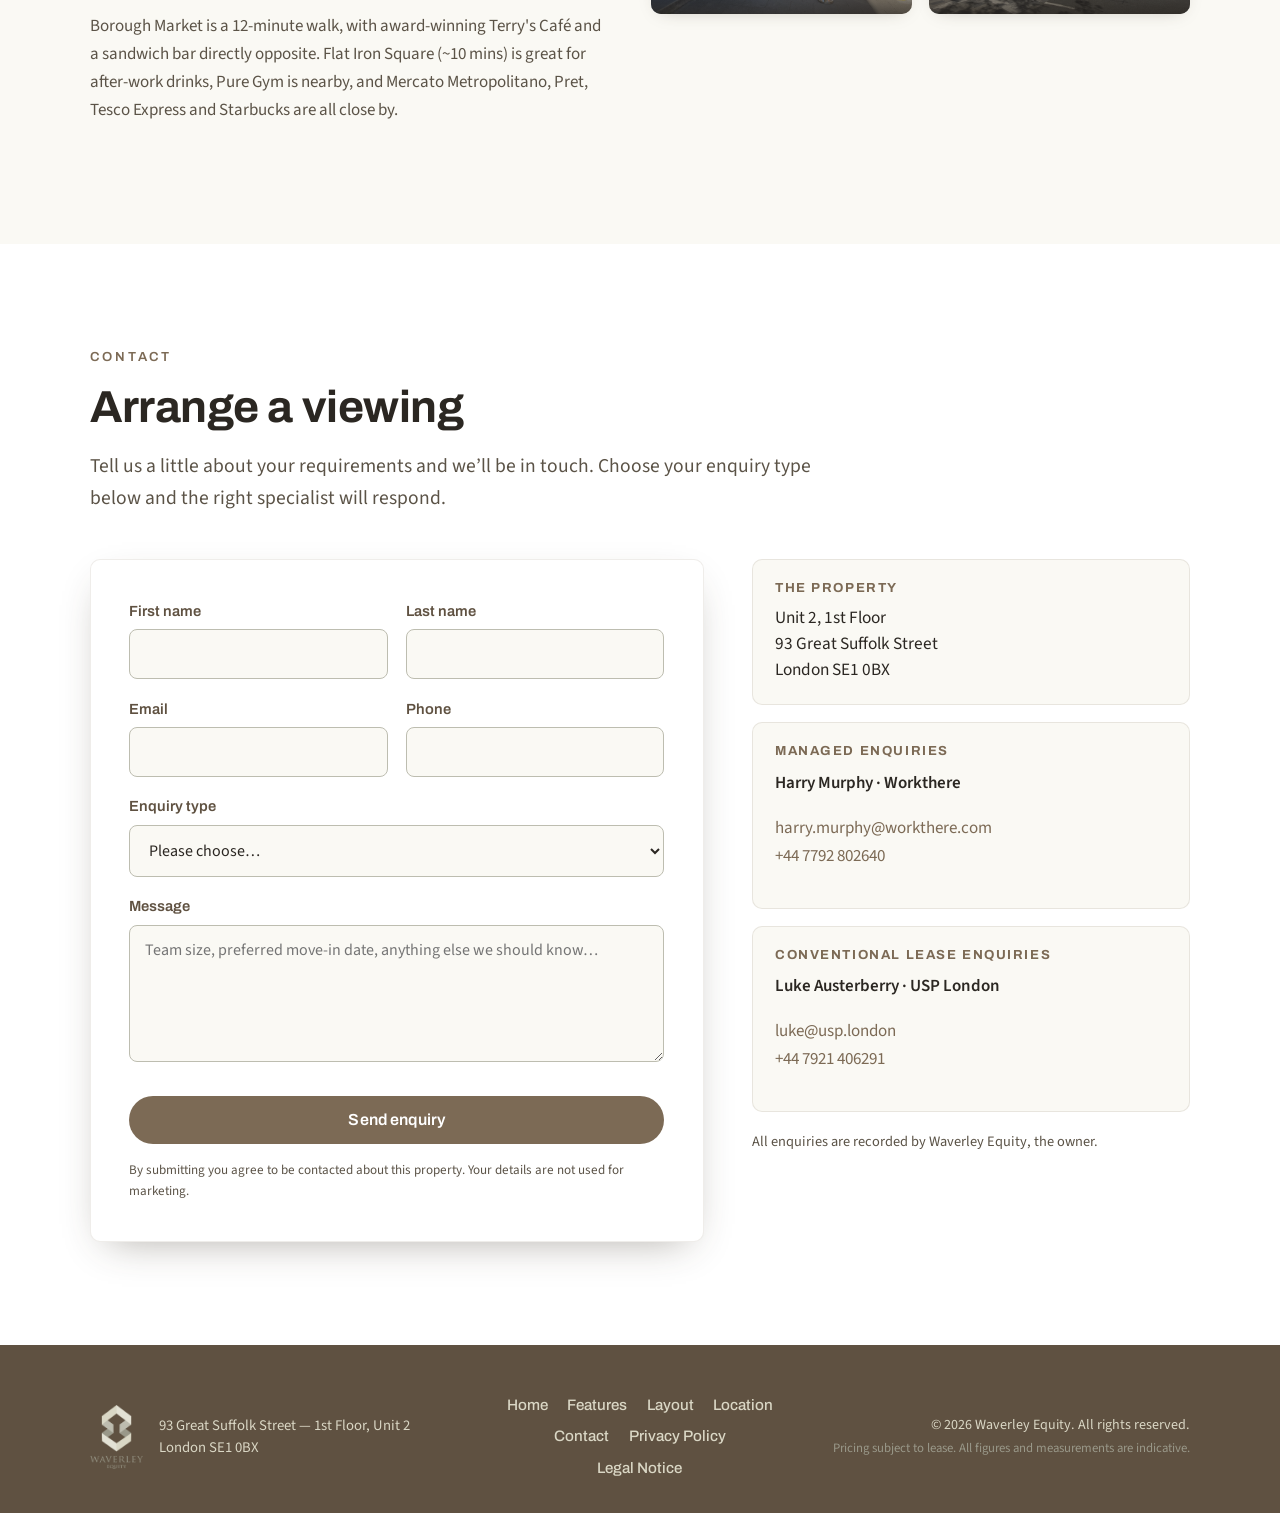
==== commit c9c372cb: "Update logo, fix copy, add Privacy Policy & Legal Notice pages - Switch logo to transparent PNG (ser" ====
--- a/index.html
+++ b/index.html
@@ -17,7 +17,7 @@
   <link rel="preconnect" href="https://fonts.gstatic.com" crossorigin />
   <link href="https://fonts.googleapis.com/css2?family=Archivo:wght@400;500;600;700&family=Source+Sans+3:wght@300;400;600&display=swap" rel="stylesheet" />
   <link rel="stylesheet" href="styles.css" />
-  <link rel="icon" type="image/jpeg" href="images/optimized/logo.jpg" />
+  <link rel="icon" type="image/png" href="images/optimized/logo.png" />
 </head>
 <body>
 
@@ -25,7 +25,7 @@
   <header class="site-header" id="top">
     <div class="container header-inner">
       <a class="brand" href="#top" aria-label="Waverley Equity — home">
-        <img src="images/optimized/logo.jpg" alt="Waverley Equity" class="brand-logo" />
+        <img src="images/optimized/logo.png" alt="Waverley Equity" class="brand-logo" />
         <span class="brand-text">
           <strong>93 Great Suffolk Street</strong>
           <small>1st Floor &middot; Unit 2</small>
@@ -94,8 +94,8 @@
         </div>
 
         <ul class="highlights">
-          <li><span class="hl-num">3</span> modern meeting rooms, with great views including The Shard</li>
-          <li><span class="hl-num">3</span> private, sound-proofed phone booths</li>
+          <li><span class="hl-num">3</span> Modern meeting rooms, with great views including The Shard</li>
+          <li><span class="hl-num">3</span> Private, sound-proofed phone booths</li>
           <li>Full-spec kitchen &mdash; instant hot tap, 2 microwaves, fridge/freezer &amp; wine cooler</li>
           <li>New ergonomic furnishings &amp; dressings, including soft planting</li>
         </ul>
@@ -334,7 +334,7 @@
               <h3>Conventional lease enquiries</h3>
               <p class="contact-person">Luke Austerberry &middot; USP London</p>
               <p><a href="mailto:luke@usp.london">luke@usp.london</a><br />
-                 <a href="tel:+447921406291">07921 406291</a></p>
+                 <a href="tel:+447921406291">+44 7921 406291</a></p>
             </div>
 
             <p class="contact-owner">All enquiries are recorded by Waverley Equity, the owner.</p>
@@ -348,7 +348,7 @@
   <footer class="site-footer">
     <div class="container footer-inner">
       <div class="footer-brand">
-        <img src="images/optimized/logo.jpg" alt="Waverley Equity" class="footer-logo" />
+        <img src="images/optimized/logo.png" alt="Waverley Equity" class="footer-logo" />
         <p>93 Great Suffolk Street &mdash; 1st Floor, Unit 2<br />London SE1 0BX</p>
       </div>
       <nav class="footer-nav" aria-label="Footer">
@@ -357,6 +357,8 @@
         <a href="#layout">Layout</a>
         <a href="#location">Location</a>
         <a href="#contact">Contact</a>
+        <a href="privacy-policy.html">Privacy Policy</a>
+        <a href="legal-notice.html">Legal Notice</a>
       </nav>
       <p class="footer-copy">&copy; 2026 Waverley Equity. All rights reserved.<br /><span class="footer-fine">Pricing subject to lease. All figures and measurements are indicative.</span></p>
     </div>
--- a/styles.css
+++ b/styles.css
@@ -250,13 +250,44 @@
 .site-footer { background: var(--brown-dark); color: var(--stone-warm); padding: 3rem 0 2rem; }
 .footer-inner { display: grid; grid-template-columns: 1.4fr 1fr 1.4fr; gap: 2rem; align-items: center; }
 .footer-brand { display: flex; align-items: center; gap: 1rem; }
-.footer-logo { height: 52px; width: auto; background: #fff; border-radius: 8px; padding: 6px; }
+.footer-logo { height: 64px; width: auto; }
 .footer-brand p { margin: 0; font-size: .92rem; line-height: 1.5; }
 .footer-nav { display: flex; flex-wrap: wrap; gap: .4rem 1.2rem; justify-content: center; }
 .footer-nav a { color: var(--stone-warm); font-family: var(--font-head); font-weight: 500; font-size: .95rem; }
 .footer-nav a:hover { color: #fff; }
 .footer-copy { text-align: right; font-size: .88rem; margin: 0; line-height: 1.6; }
 .footer-fine { color: var(--stone-dark); font-size: .8rem; }
+
+/* ---------- Legal pages ---------- */
+.legal-hero {
+  background: linear-gradient(180deg, var(--brown) 0%, var(--brown-dark) 100%);
+  color: #fff; border-bottom: 3px solid var(--orange);
+  padding: clamp(2.6rem, 7vw, 4.5rem) 0 clamp(2.2rem, 5vw, 3.2rem);
+}
+.legal-hero .eyebrow { color: var(--stone-warm); }
+.legal-hero h1 { color: #fff; font-size: clamp(2rem, 4.5vw, 3rem); margin: 0; }
+.legal-updated { color: var(--stone-warm); margin: .7rem 0 0; font-size: .92rem; letter-spacing: .02em; }
+
+.legal-body { padding: clamp(2.6rem, 6vw, 4.5rem) 0 clamp(3rem, 7vw, 5rem); }
+.legal-body .container { max-width: 840px; }
+.legal-body h2 { font-size: clamp(1.3rem, 2.6vw, 1.7rem); color: var(--brown-dark); margin: 2.4rem 0 .6rem; }
+.legal-body > .container > h2:first-of-type { margin-top: 0; }
+.legal-body h3 { font-size: 1.08rem; color: var(--brown-dark); margin: 1.7rem 0 .4rem; }
+.legal-body p { color: var(--ink-soft); margin: 0 0 1rem; }
+.legal-body ul { padding-left: 1.2rem; margin: .4rem 0 1.3rem; color: var(--ink-soft); }
+.legal-body li { margin-bottom: .4rem; }
+.legal-body a { color: var(--brown); text-decoration: underline; }
+.legal-body a:hover { color: var(--brown-dark); }
+
+.legal-info {
+  list-style: none; padding: 1.3rem 1.5rem; margin: 1.2rem 0 1.4rem;
+  background: var(--paper-tint); border: 1px solid rgba(124,106,85,.14); border-radius: var(--radius);
+}
+.legal-info li { margin-bottom: .5rem; padding-left: 0; }
+.legal-info li:last-child { margin-bottom: 0; }
+.legal-info strong { color: var(--ink); font-family: var(--font-head); }
+
+.legal-back { display: inline-block; margin-top: 2.4rem; font-family: var(--font-head); font-weight: 600; }
 
 /* =========================================================
    RESPONSIVE
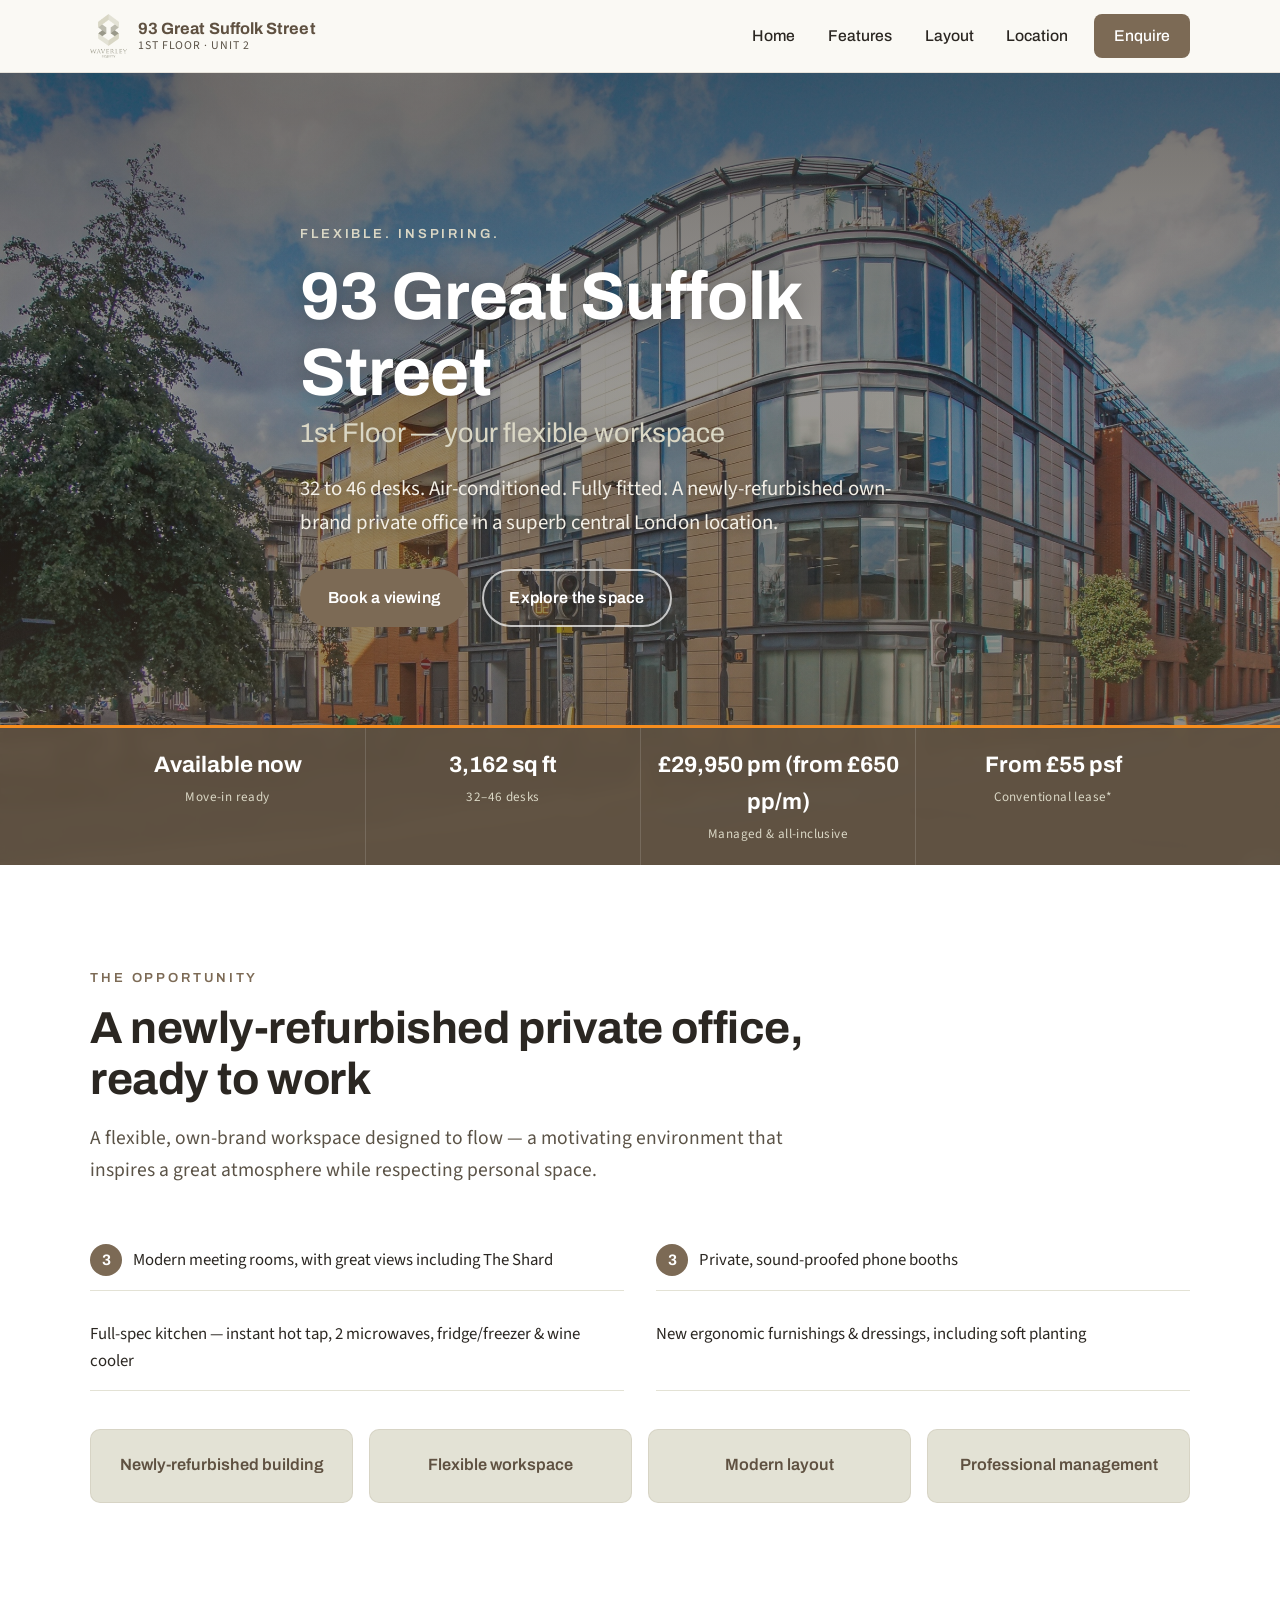
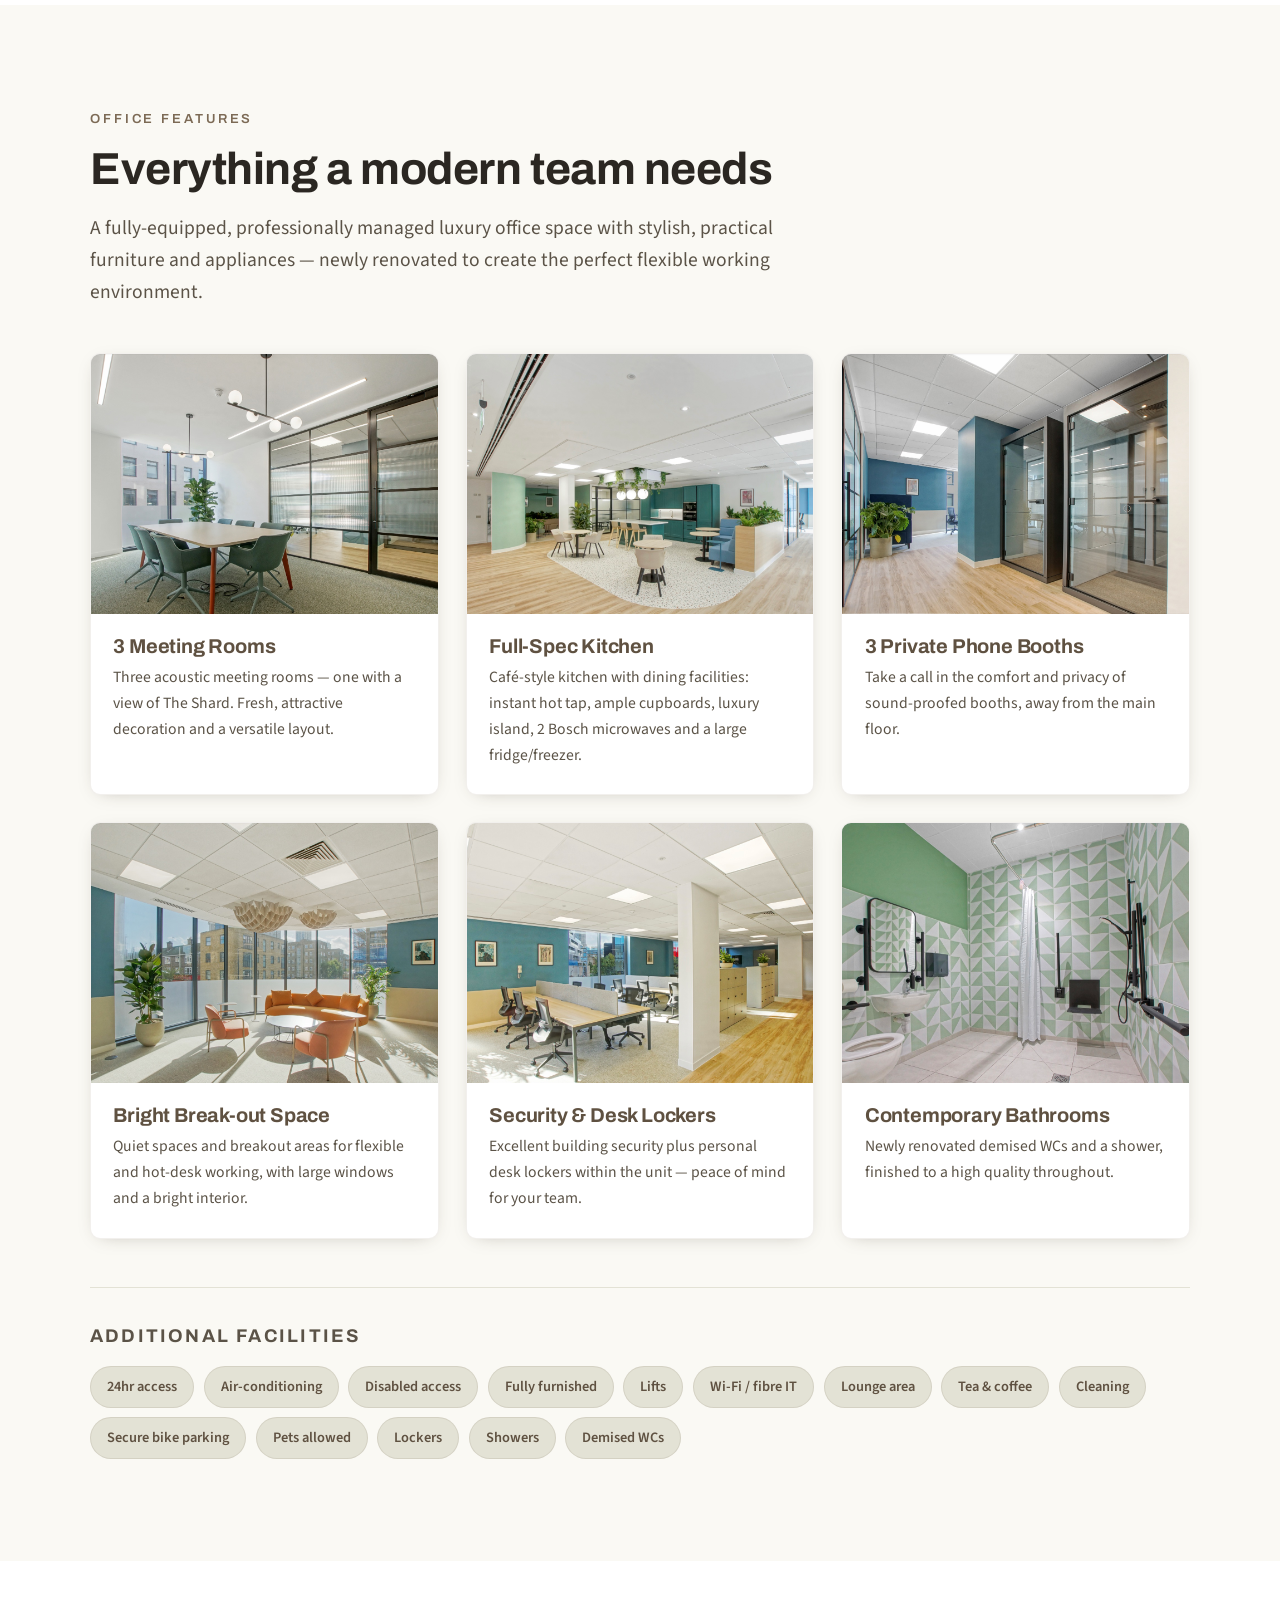
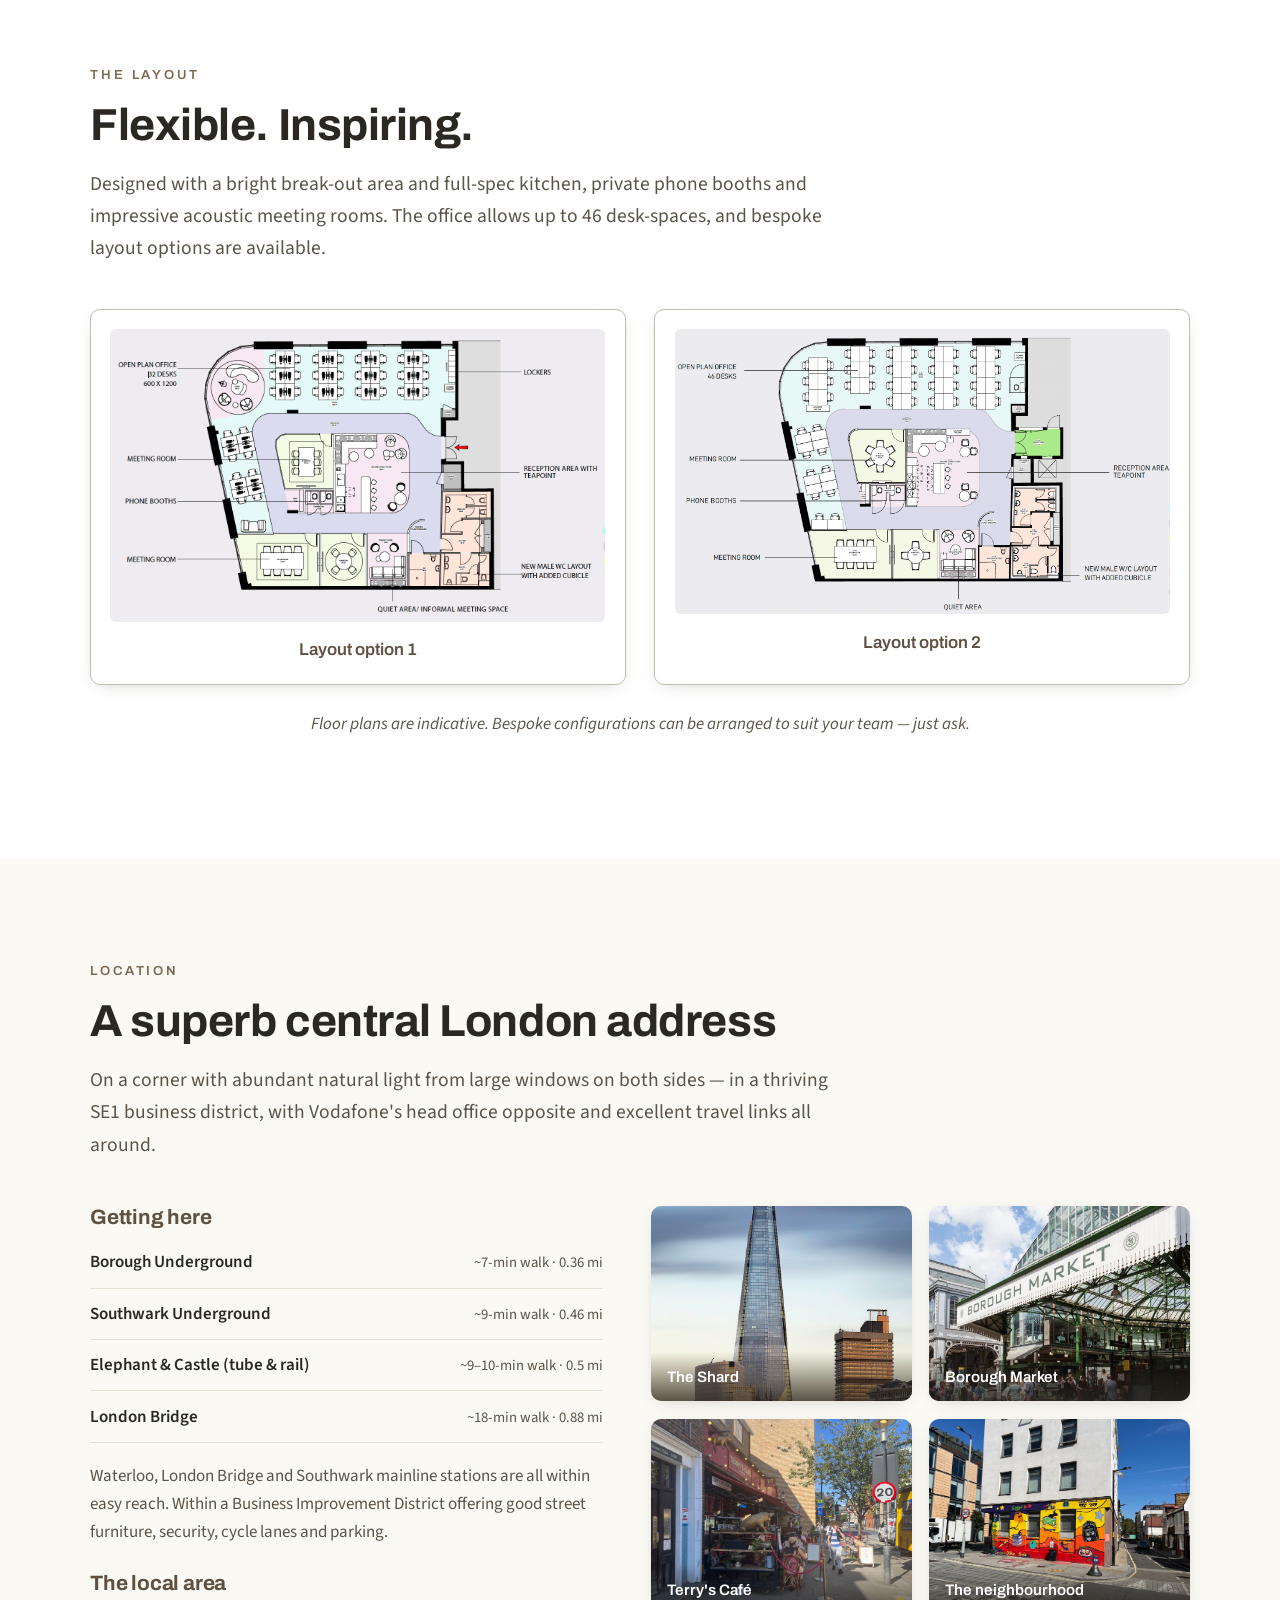
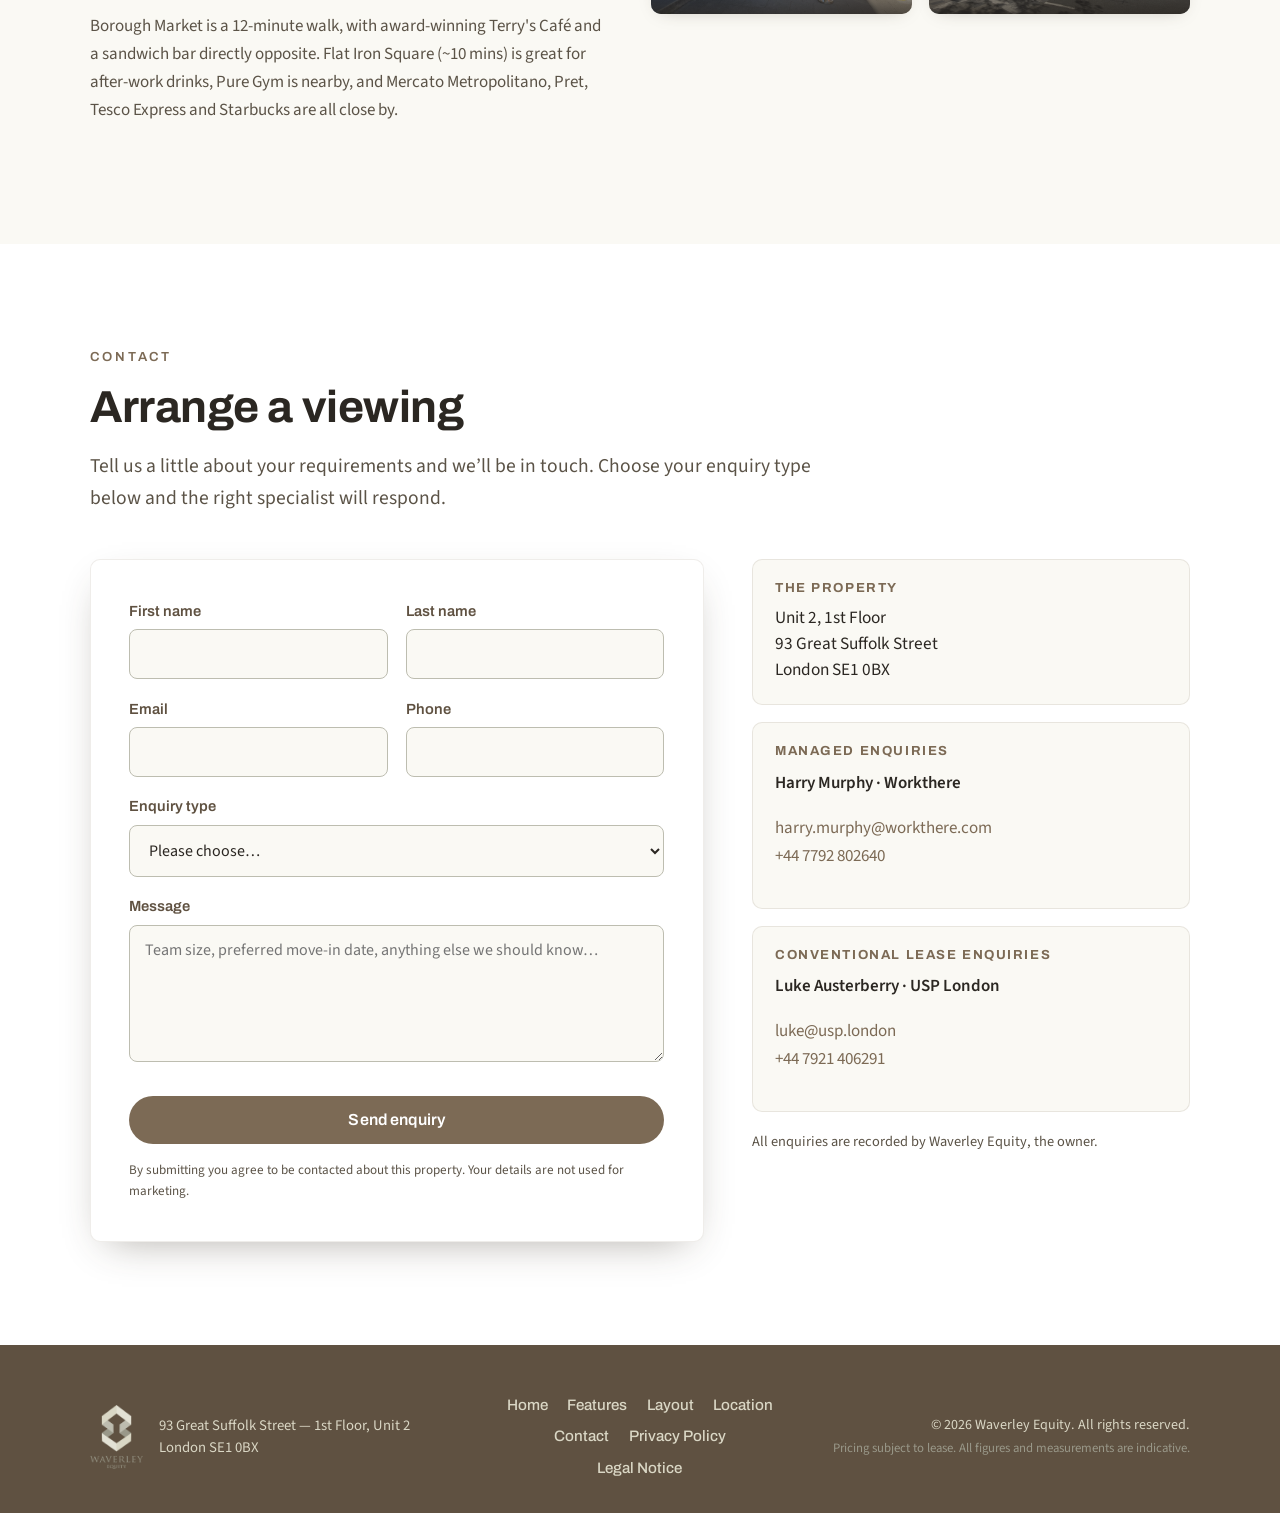
==== commit 148d8c5b: "Add mobile hero spacing and update managed pricing figure On narrow screens, separate the hero butto" ====
--- a/index.html
+++ b/index.html
@@ -73,7 +73,7 @@
             <span class="pricing-label">32&ndash;46 desks</span>
           </div>
           <div class="pricing-item">
-            <span class="pricing-value">From &pound;650 pp/m</span>
+            <span class="pricing-value">&pound;29,950 pm (from &pound;650 pp/m)</span>
             <span class="pricing-label">Managed &amp; all-inclusive</span>
           </div>
           <div class="pricing-item">
--- a/styles.css
+++ b/styles.css
@@ -321,7 +321,7 @@
   .nav-toggle:checked ~ .nav-toggle-label span:nth-child(2) { opacity: 0; }
   .nav-toggle:checked ~ .nav-toggle-label span:nth-child(3) { transform: translateY(-8px) rotate(-45deg); }
 
-  .pricing-strip { position: static; }
+  .pricing-strip { position: static; margin-top: 1.8rem; }
   .hero { padding-bottom: 0; min-height: clamp(480px, 80vh, 640px); }
   .pricing-grid { grid-template-columns: repeat(2, 1fr); }
   .pricing-item:nth-child(1), .pricing-item:nth-child(2) { border-bottom: 1px solid rgba(255,255,255,.14); }
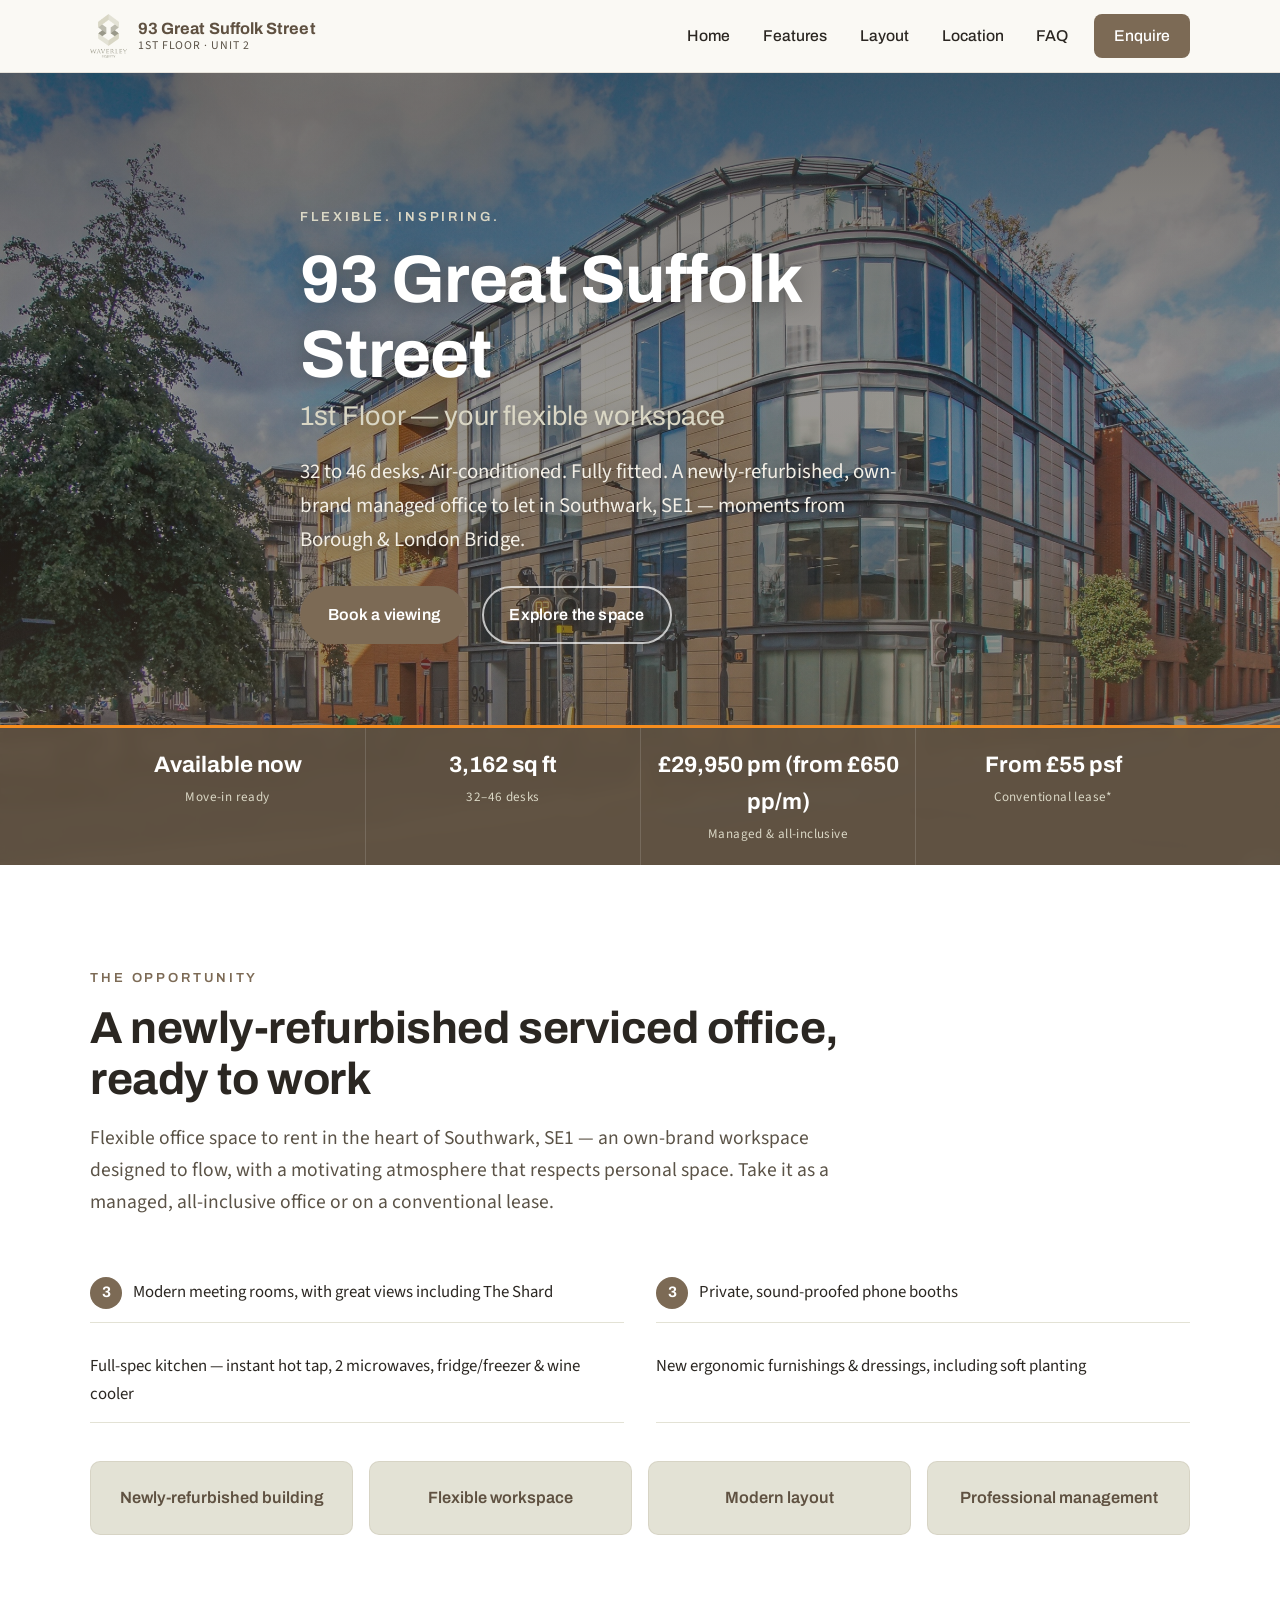
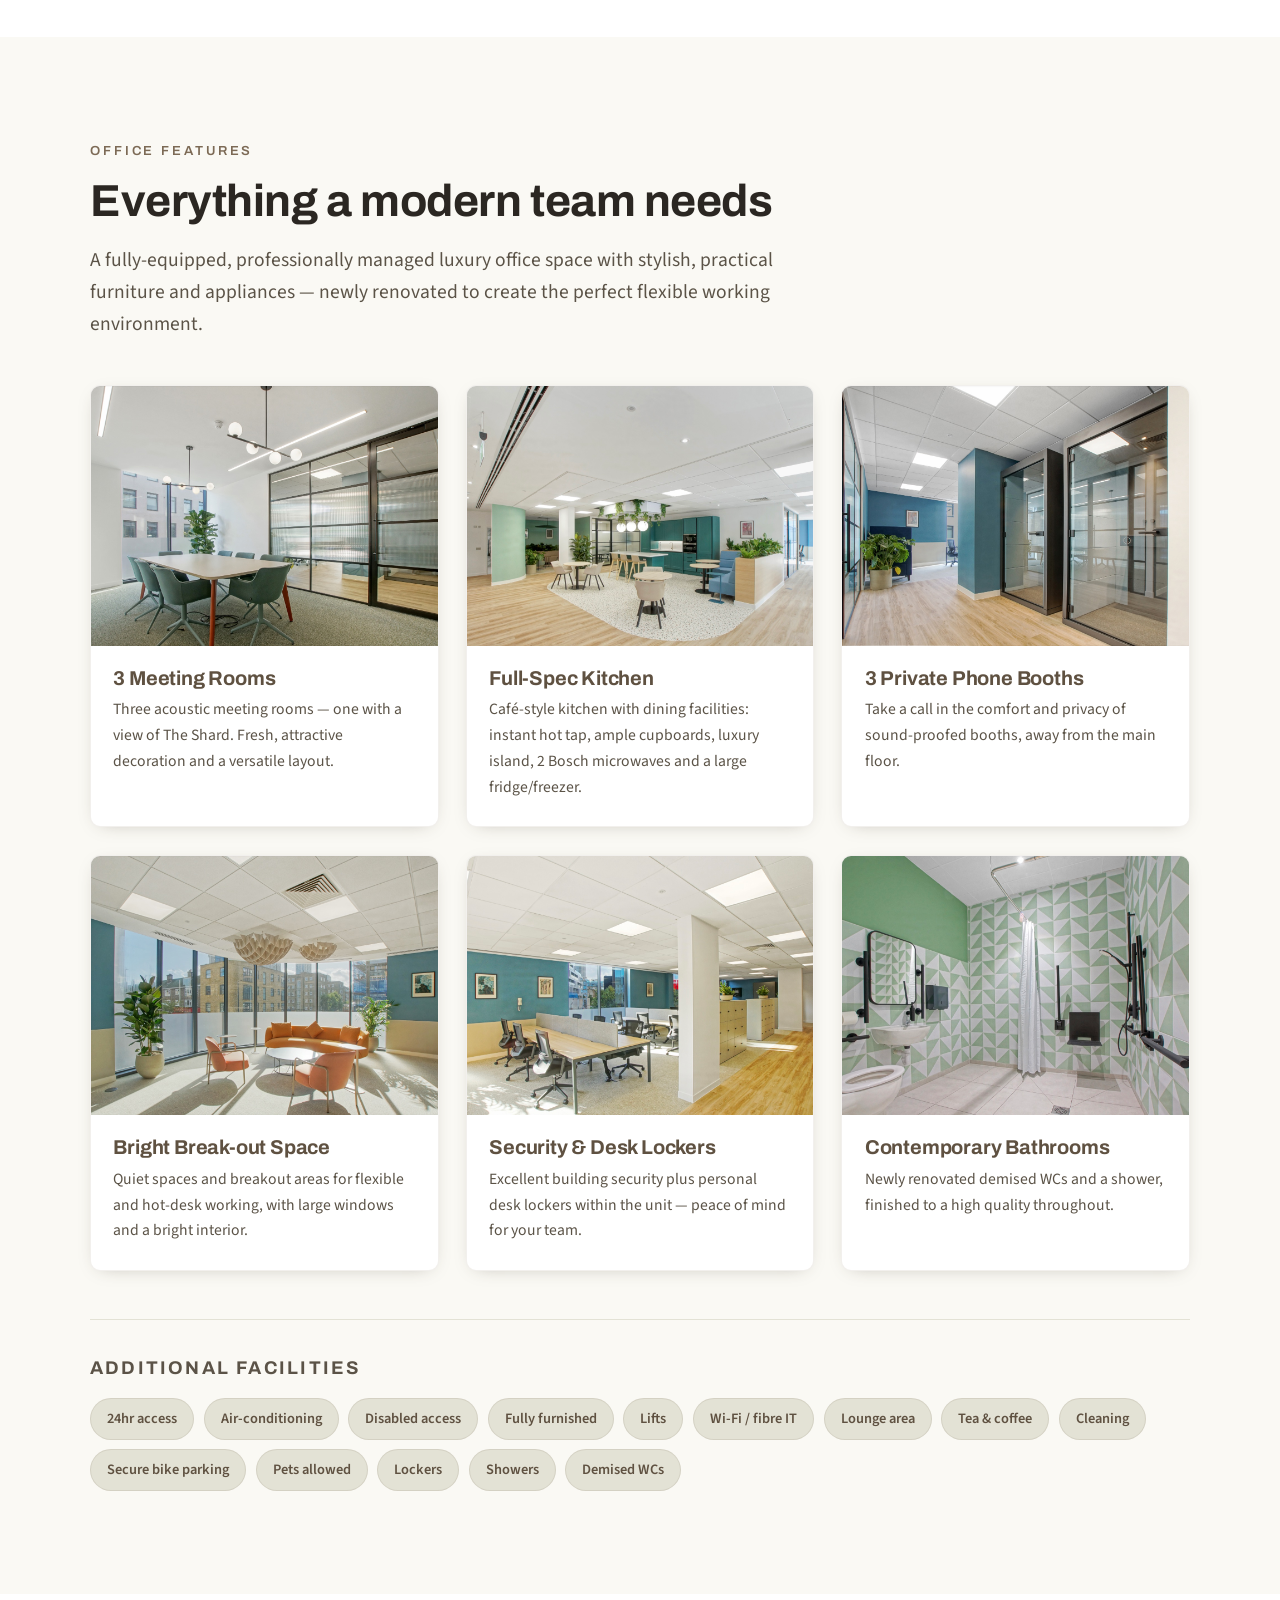
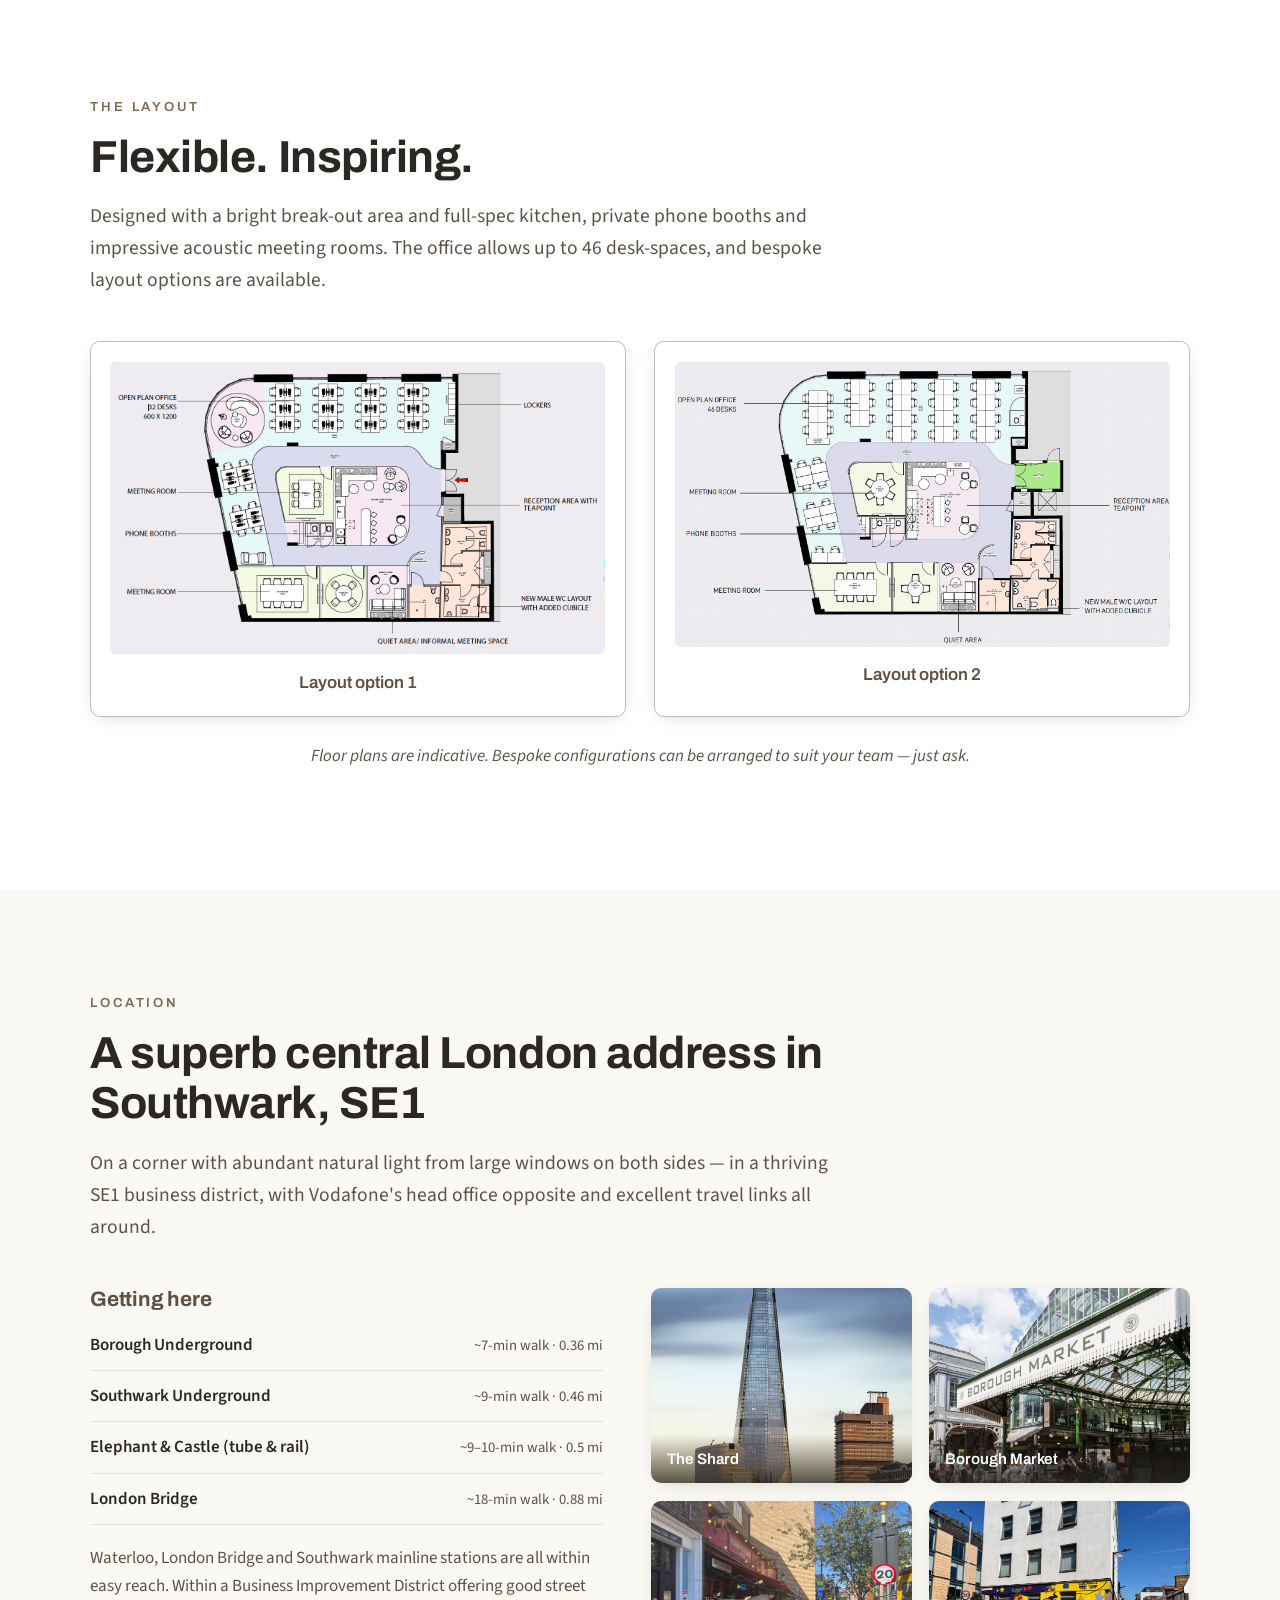
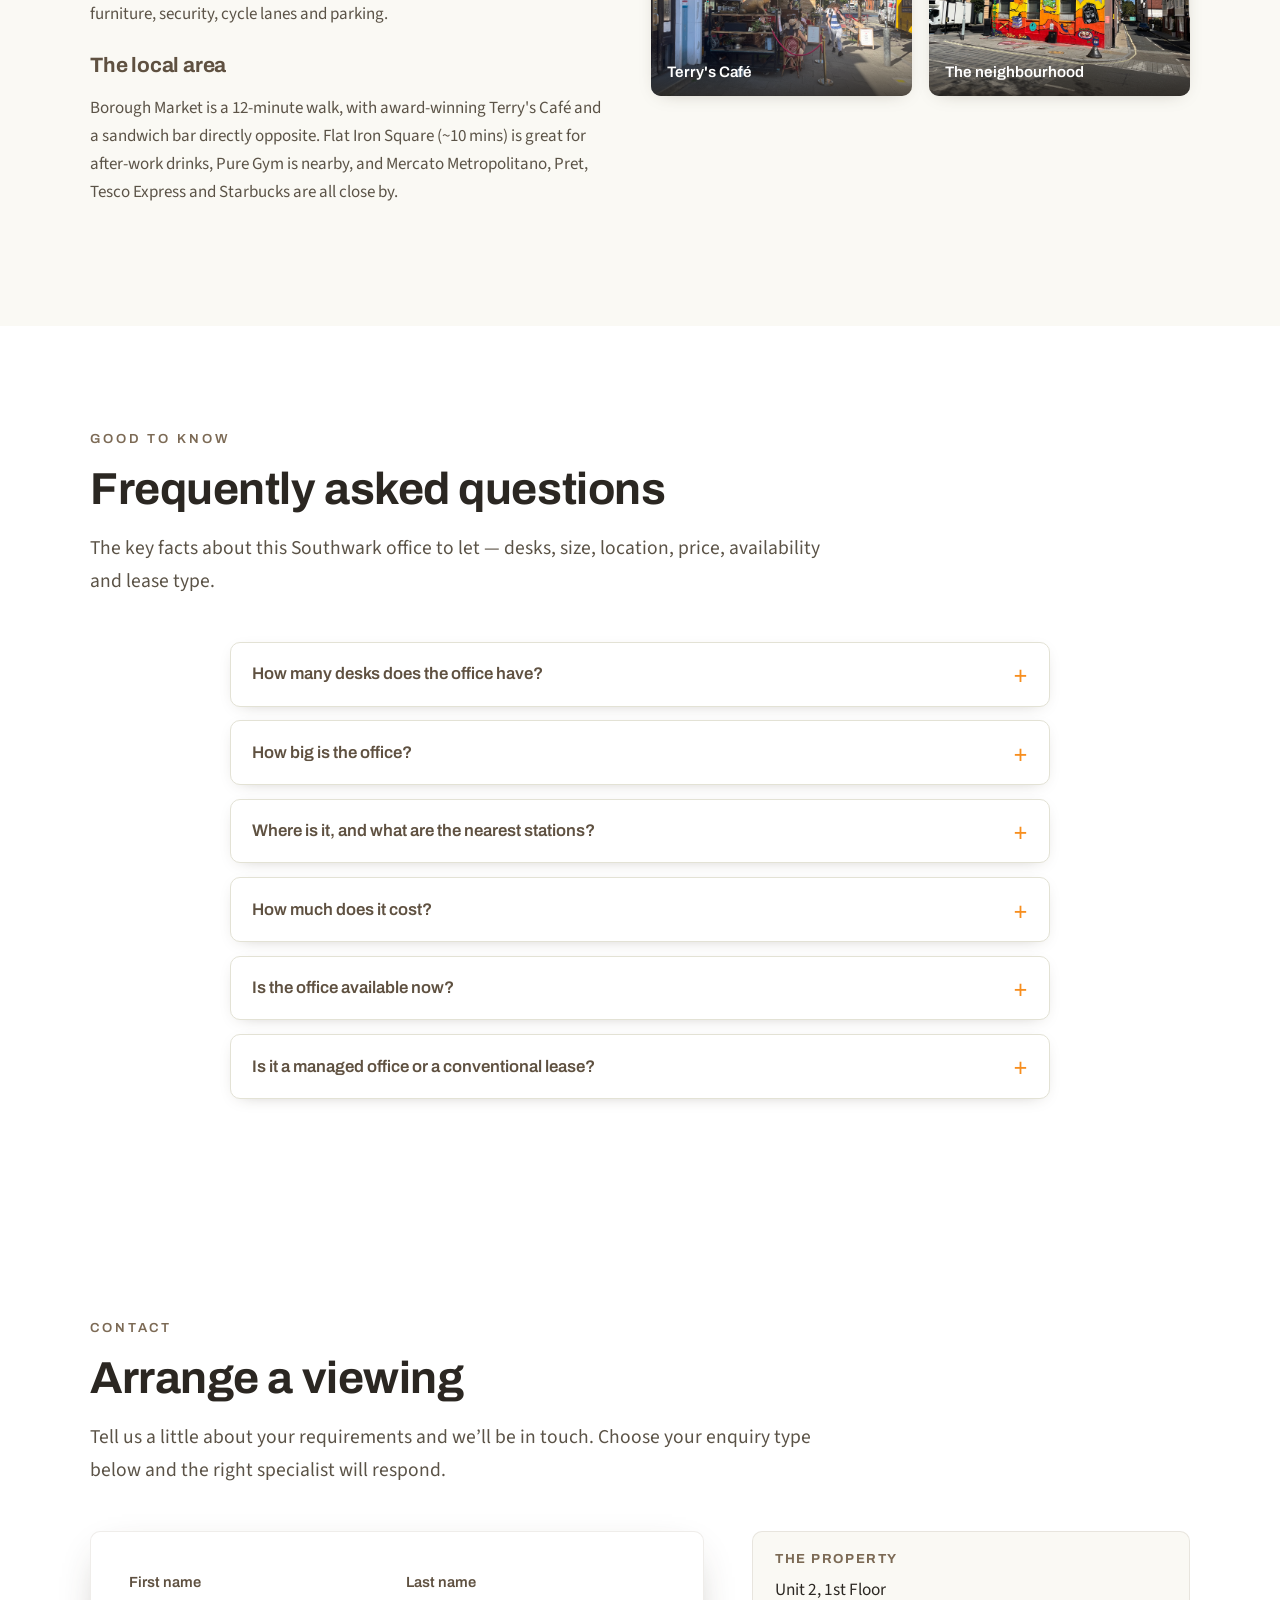
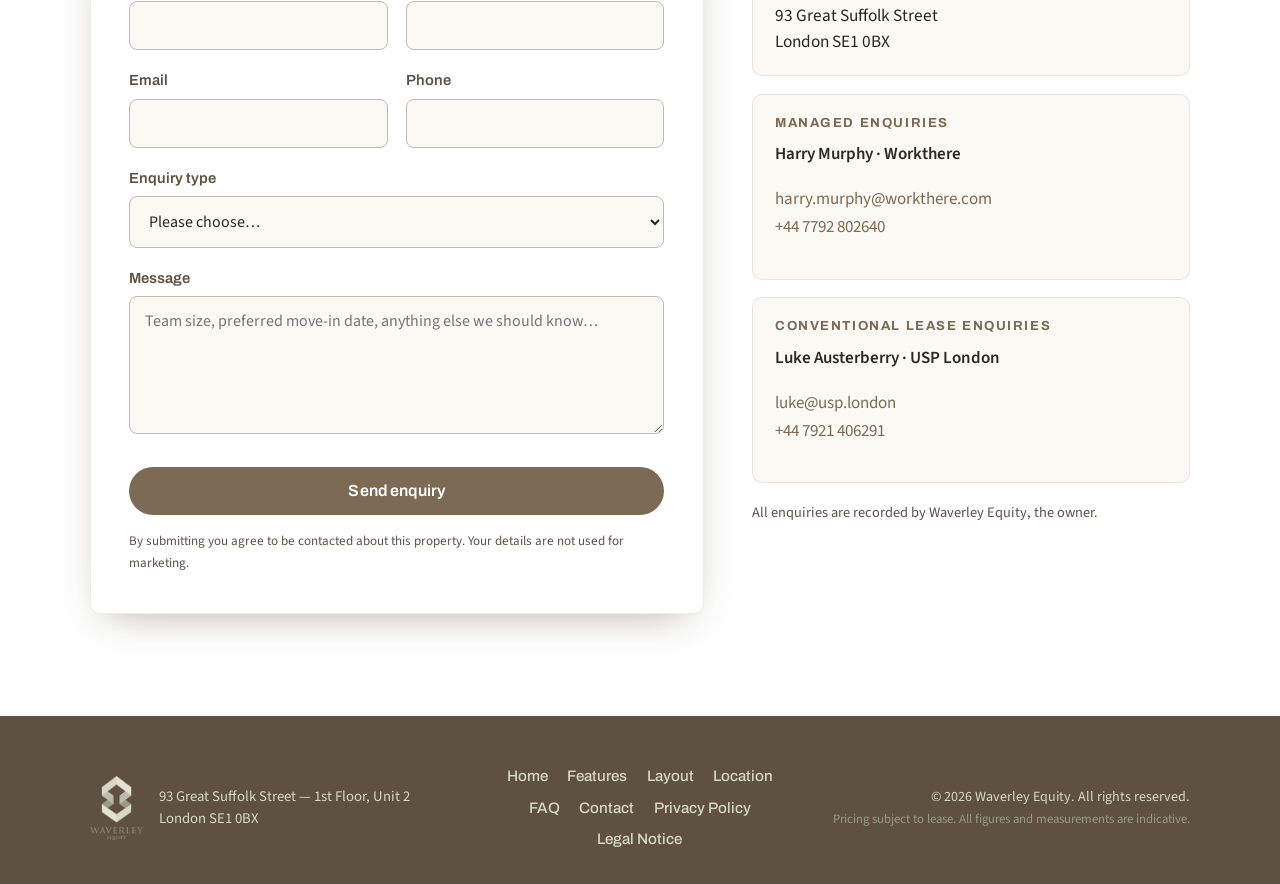
==== commit 15f68112: "Add SEO, structured data, social previews and FAQ section - Rewrite <title> and meta description aro" ====
--- a/index.html
+++ b/index.html
@@ -3,15 +3,27 @@
 <head>
   <meta charset="UTF-8" />
   <meta name="viewport" content="width=device-width, initial-scale=1.0" />
-  <title>93 Great Suffolk Street — 1st Floor | Flexible Workspace to Let, London SE1</title>
-  <meta name="description" content="Newly-refurbished, air-conditioned private office to let at 93 Great Suffolk Street, London SE1. 32–46 desks, 3,162 sq ft. Managed from £650 pp/m or conventional lease from £55 psf." />
+  <title>Office to Let — 93 Great Suffolk Street, Southwark SE1</title>
+  <meta name="description" content="Managed serviced office to let in Southwark, SE1. 32–46 desks, 3,162 sq ft, fully fitted &amp; air-conditioned, near Borough &amp; London Bridge. Available now." />
   <meta name="theme-color" content="#7C6A55" />
+  <link rel="canonical" href="https://93gss-unit2.com/" />
 
   <!-- Open Graph -->
-  <meta property="og:title" content="93 Great Suffolk Street — 1st Floor | Flexible Workspace, London SE1" />
-  <meta property="og:description" content="Newly-refurbished private office to let — 32 to 46 desks, fully fitted, air-conditioned. A superb central London location." />
-  <meta property="og:image" content="images/optimized/hero-external-view.jpg" />
   <meta property="og:type" content="website" />
+  <meta property="og:site_name" content="Waverley Equity" />
+  <meta property="og:locale" content="en_GB" />
+  <meta property="og:url" content="https://93gss-unit2.com/" />
+  <meta property="og:title" content="Office to Let — 93 Great Suffolk Street, Southwark SE1" />
+  <meta property="og:description" content="Managed serviced office to let — 32 to 46 desks, 3,162 sq ft, fully fitted and air-conditioned. Near Borough &amp; London Bridge. Available now." />
+  <meta property="og:image" content="https://93gss-unit2.com/images/optimized/hero-external-view.jpg" />
+  <meta property="og:image:alt" content="The office building at 93 Great Suffolk Street, Southwark, London SE1" />
+
+  <!-- Twitter card -->
+  <meta name="twitter:card" content="summary_large_image" />
+  <meta name="twitter:title" content="Office to Let — 93 Great Suffolk Street, Southwark SE1" />
+  <meta name="twitter:description" content="Managed serviced office to let — 32 to 46 desks, 3,162 sq ft, fully fitted and air-conditioned. Near Borough &amp; London Bridge. Available now." />
+  <meta name="twitter:image" content="https://93gss-unit2.com/images/optimized/hero-external-view.jpg" />
+  <meta name="twitter:image:alt" content="The office building at 93 Great Suffolk Street, Southwark, London SE1" />
 
   <link rel="preconnect" href="https://fonts.googleapis.com" />
   <link rel="preconnect" href="https://fonts.gstatic.com" crossorigin />
@@ -42,6 +54,7 @@
         <a href="#features">Features</a>
         <a href="#layout">Layout</a>
         <a href="#location">Location</a>
+        <a href="#faq">FAQ</a>
         <a href="#contact" class="nav-cta">Enquire</a>
       </nav>
     </div>
@@ -55,7 +68,7 @@
       <div class="container hero-content">
         <p class="eyebrow">Flexible. Inspiring.</p>
         <h1>93 Great Suffolk Street<span>1st Floor &mdash; your flexible workspace</span></h1>
-        <p class="hero-sub">32 to 46 desks. Air-conditioned. Fully fitted. A newly-refurbished own-brand private office in a superb central London location.</p>
+        <p class="hero-sub">32 to 46 desks. Air-conditioned. Fully fitted. A newly-refurbished, own-brand managed office to let in Southwark, SE1 &mdash; moments from Borough &amp; London Bridge.</p>
         <div class="hero-actions">
           <a href="#contact" class="btn btn-primary">Book a viewing</a>
           <a href="#features" class="btn btn-ghost">Explore the space</a>
@@ -89,8 +102,8 @@
       <div class="container">
         <div class="section-head">
           <p class="eyebrow eyebrow-dark">The opportunity</p>
-          <h2 id="intro-heading">A newly-refurbished private office, ready to work</h2>
-          <p class="lead">A flexible, own-brand workspace designed to flow &mdash; a motivating environment that inspires a great atmosphere while respecting personal space.</p>
+          <h2 id="intro-heading">A newly-refurbished serviced office, ready to work</h2>
+          <p class="lead">Flexible office space to rent in the heart of Southwark, SE1 &mdash; an own-brand workspace designed to flow, with a motivating atmosphere that respects personal space. Take it as a managed, all-inclusive office or on a conventional lease.</p>
         </div>
 
         <ul class="highlights">
@@ -120,7 +133,7 @@
 
         <div class="feature-grid">
           <article class="feature-card">
-            <div class="feature-media"><img src="images/optimized/feature-meeting-rooms.jpg" alt="One of three acoustic meeting rooms" loading="lazy" /></div>
+            <div class="feature-media"><img src="images/optimized/feature-meeting-rooms.jpg" alt="One of three acoustic meeting rooms in the office at 93 Great Suffolk Street, Southwark SE1" loading="lazy" /></div>
             <div class="feature-body">
               <h3>3 Meeting Rooms</h3>
               <p>Three acoustic meeting rooms &mdash; one with a view of The Shard. Fresh, attractive decoration and a versatile layout.</p>
@@ -128,7 +141,7 @@
           </article>
 
           <article class="feature-card">
-            <div class="feature-media"><img src="images/optimized/feature-kitchen.jpg" alt="Café-style full-spec kitchen with island" loading="lazy" /></div>
+            <div class="feature-media"><img src="images/optimized/feature-kitchen.jpg" alt="Full-spec café-style kitchen with island in the managed office, 93 Great Suffolk Street SE1" loading="lazy" /></div>
             <div class="feature-body">
               <h3>Full-Spec Kitchen</h3>
               <p>Café-style kitchen with dining facilities: instant hot tap, ample cupboards, luxury island, 2 Bosch microwaves and a large fridge/freezer.</p>
@@ -136,7 +149,7 @@
           </article>
 
           <article class="feature-card">
-            <div class="feature-media"><img src="images/optimized/feature-phone-booths.jpg" alt="Private sound-proofed phone booths" loading="lazy" /></div>
+            <div class="feature-media"><img src="images/optimized/feature-phone-booths.jpg" alt="Private sound-proofed phone booths in the Southwark SE1 office" loading="lazy" /></div>
             <div class="feature-body">
               <h3>3 Private Phone Booths</h3>
               <p>Take a call in the comfort and privacy of sound-proofed booths, away from the main floor.</p>
@@ -144,7 +157,7 @@
           </article>
 
           <article class="feature-card">
-            <div class="feature-media"><img src="images/optimized/feature-breakout-area.jpg" alt="Bright break-out and hot-desk area" loading="lazy" /></div>
+            <div class="feature-media"><img src="images/optimized/feature-breakout-area.jpg" alt="Bright break-out and hot-desk area with city views at 93 Great Suffolk Street" loading="lazy" /></div>
             <div class="feature-body">
               <h3>Bright Break-out Space</h3>
               <p>Quiet spaces and breakout areas for flexible and hot-desk working, with large windows and a bright interior.</p>
@@ -152,7 +165,7 @@
           </article>
 
           <article class="feature-card">
-            <div class="feature-media"><img src="images/optimized/feature-desk-layout1.jpg" alt="Furnished desk areas with personal lockers" loading="lazy" /></div>
+            <div class="feature-media"><img src="images/optimized/feature-desk-layout1.jpg" alt="Furnished desk space with personal lockers in the 3,162 sq ft Southwark office" loading="lazy" /></div>
             <div class="feature-body">
               <h3>Security &amp; Desk Lockers</h3>
               <p>Excellent building security plus personal desk lockers within the unit &mdash; peace of mind for your team.</p>
@@ -160,7 +173,7 @@
           </article>
 
           <article class="feature-card">
-            <div class="feature-media"><img src="images/optimized/feature-shower-view.jpg" alt="Newly renovated bathroom and shower facilities" loading="lazy" /></div>
+            <div class="feature-media"><img src="images/optimized/feature-shower-view.jpg" alt="Newly renovated bathroom and shower facilities in the SE1 office" loading="lazy" /></div>
             <div class="feature-body">
               <h3>Contemporary Bathrooms</h3>
               <p>Newly renovated demised WCs and a shower, finished to a high quality throughout.</p>
@@ -201,11 +214,11 @@
 
         <div class="layout-grid">
           <figure class="layout-plan">
-            <img src="images/optimized/plan-day1.png" alt="Floor plan — layout option 1" loading="lazy" />
+            <img src="images/optimized/plan-day1.png" alt="Floor plan of the 1st-floor office (Unit 2) — layout option 1, up to 46 desks" loading="lazy" />
             <figcaption>Layout option 1</figcaption>
           </figure>
           <figure class="layout-plan">
-            <img src="images/optimized/plan-day2.png" alt="Floor plan — layout option 2" loading="lazy" />
+            <img src="images/optimized/plan-day2.png" alt="Floor plan of the 1st-floor office (Unit 2) — layout option 2, up to 46 desks" loading="lazy" />
             <figcaption>Layout option 2</figcaption>
           </figure>
         </div>
@@ -218,7 +231,7 @@
       <div class="container">
         <div class="section-head">
           <p class="eyebrow eyebrow-dark">Location</p>
-          <h2 id="location-heading">A superb central London address</h2>
+          <h2 id="location-heading">A superb central London address in Southwark, SE1</h2>
           <p class="lead">On a corner with abundant natural light from large windows on both sides &mdash; in a thriving SE1 business district, with Vodafone's head office opposite and excellent travel links all around.</p>
         </div>
 
@@ -238,11 +251,49 @@
           </div>
 
           <div class="location-gallery">
-            <figure><img src="images/optimized/local-area-shard.jpg" alt="View of The Shard from nearby" loading="lazy" /><figcaption>The Shard</figcaption></figure>
-            <figure><img src="images/optimized/local-area-boroughmarket.jpg" alt="Borough Market" loading="lazy" /><figcaption>Borough Market</figcaption></figure>
-            <figure><img src="images/optimized/local-area-terrys.jpg" alt="Terry's Café, opposite" loading="lazy" /><figcaption>Terry's Café</figcaption></figure>
-            <figure><img src="images/optimized/local-area-mural.jpg" alt="Local street art near Great Suffolk Street" loading="lazy" /><figcaption>The neighbourhood</figcaption></figure>
-          </div>
+            <figure><img src="images/optimized/local-area-shard.jpg" alt="The Shard seen from near 93 Great Suffolk Street, Southwark" loading="lazy" /><figcaption>The Shard</figcaption></figure>
+            <figure><img src="images/optimized/local-area-boroughmarket.jpg" alt="Borough Market, a short walk from the office in SE1" loading="lazy" /><figcaption>Borough Market</figcaption></figure>
+            <figure><img src="images/optimized/local-area-terrys.jpg" alt="Terry's Café, directly opposite 93 Great Suffolk Street" loading="lazy" /><figcaption>Terry's Café</figcaption></figure>
+            <figure><img src="images/optimized/local-area-mural.jpg" alt="Street art in the Southwark and Bankside neighbourhood near the office" loading="lazy" /><figcaption>The neighbourhood</figcaption></figure>
+          </div>
+        </div>
+      </div>
+    </section>
+
+    <!-- ================= FAQ ================= -->
+    <section class="section" id="faq" aria-labelledby="faq-heading">
+      <div class="container">
+        <div class="section-head">
+          <p class="eyebrow eyebrow-dark">Good to know</p>
+          <h2 id="faq-heading">Frequently asked questions</h2>
+          <p class="lead">The key facts about this Southwark office to let &mdash; desks, size, location, price, availability and lease type.</p>
+        </div>
+
+        <div class="faq-list">
+          <details class="faq-item">
+            <summary>How many desks does the office have?</summary>
+            <div class="faq-answer"><p>The 1st-floor suite (Unit 2) accommodates 32 to 46 desks. Bespoke layouts can be arranged to suit your team.</p></div>
+          </details>
+          <details class="faq-item">
+            <summary>How big is the office?</summary>
+            <div class="faq-answer"><p>3,162 sq ft on the 1st floor &mdash; a self-contained, fully furnished private office.</p></div>
+          </details>
+          <details class="faq-item">
+            <summary>Where is it, and what are the nearest stations?</summary>
+            <div class="faq-answer"><p>93 Great Suffolk Street, Southwark, London SE1 0BX. Borough Underground is about a 7-minute walk, Southwark about 9 minutes and London Bridge about 18 minutes; Waterloo and Elephant &amp; Castle are also within easy reach.</p></div>
+          </details>
+          <details class="faq-item">
+            <summary>How much does it cost?</summary>
+            <div class="faq-answer"><p>Managed and all-inclusive at &pound;29,950 per month (from &pound;650 per person, per month). A conventional lease is also available from &pound;55 psf.</p></div>
+          </details>
+          <details class="faq-item">
+            <summary>Is the office available now?</summary>
+            <div class="faq-answer"><p>Yes &mdash; it is available now and move-in ready, fully furnished and air-conditioned.</p></div>
+          </details>
+          <details class="faq-item">
+            <summary>Is it a managed office or a conventional lease?</summary>
+            <div class="faq-answer"><p>Both. You can take it as a fully managed, all-inclusive serviced office, or on a conventional lease &mdash; whichever suits your business.</p></div>
+          </details>
         </div>
       </div>
     </section>
@@ -356,6 +407,7 @@
         <a href="#features">Features</a>
         <a href="#layout">Layout</a>
         <a href="#location">Location</a>
+        <a href="#faq">FAQ</a>
         <a href="#contact">Contact</a>
         <a href="privacy-policy.html">Privacy Policy</a>
         <a href="legal-notice.html">Legal Notice</a>
@@ -364,5 +416,142 @@
     </div>
   </footer>
 
+  <!-- ================= STRUCTURED DATA (schema.org) ================= -->
+  <script type="application/ld+json">
+  {
+    "@context": "https://schema.org",
+    "@graph": [
+      {
+        "@type": "RealEstateListing",
+        "@id": "https://93gss-unit2.com/#listing",
+        "url": "https://93gss-unit2.com/",
+        "name": "Office to Let — 93 Great Suffolk Street, 1st Floor (Unit 2), Southwark SE1",
+        "description": "Managed serviced office to let in Southwark, London SE1. A newly-refurbished, air-conditioned 1st-floor private office of 3,162 sq ft for 32 to 46 desks, available now — moments from Borough and London Bridge.",
+        "image": "https://93gss-unit2.com/images/optimized/hero-external-view.jpg",
+        "datePosted": "2026-06-18",
+        "about": { "@id": "https://93gss-unit2.com/#office" },
+        "offers": { "@id": "https://93gss-unit2.com/#offer" },
+        "provider": { "@id": "https://93gss-unit2.com/#owner" }
+      },
+      {
+        "@type": "Place",
+        "@id": "https://93gss-unit2.com/#office",
+        "name": "93 Great Suffolk Street — 1st Floor (Unit 2)",
+        "description": "Self-contained, fully furnished and air-conditioned private office floor with three acoustic meeting rooms, three phone booths, a full-spec kitchen and a bright break-out area.",
+        "url": "https://93gss-unit2.com/",
+        "image": [
+          "https://93gss-unit2.com/images/optimized/hero-external-view.jpg",
+          "https://93gss-unit2.com/images/optimized/feature-meeting-rooms.jpg",
+          "https://93gss-unit2.com/images/optimized/feature-kitchen.jpg"
+        ],
+        "address": {
+          "@type": "PostalAddress",
+          "streetAddress": "Unit 2, 93 Great Suffolk Street",
+          "addressLocality": "London",
+          "addressRegion": "Greater London",
+          "postalCode": "SE1 0BX",
+          "addressCountry": "GB"
+        },
+        "floorSize": {
+          "@type": "QuantitativeValue",
+          "value": 3162,
+          "unitCode": "FTK",
+          "unitText": "square feet"
+        },
+        "maximumAttendeeCapacity": 46,
+        "amenityFeature": [
+          { "@type": "LocationFeatureSpecification", "name": "Air-conditioning", "value": true },
+          { "@type": "LocationFeatureSpecification", "name": "24-hour access", "value": true },
+          { "@type": "LocationFeatureSpecification", "name": "Meeting rooms", "value": true },
+          { "@type": "LocationFeatureSpecification", "name": "Private phone booths", "value": true },
+          { "@type": "LocationFeatureSpecification", "name": "Full-spec kitchen", "value": true },
+          { "@type": "LocationFeatureSpecification", "name": "Wi-Fi / fibre IT", "value": true },
+          { "@type": "LocationFeatureSpecification", "name": "Lifts", "value": true },
+          { "@type": "LocationFeatureSpecification", "name": "Showers", "value": true },
+          { "@type": "LocationFeatureSpecification", "name": "Secure bike parking", "value": true },
+          { "@type": "LocationFeatureSpecification", "name": "Disabled access", "value": true }
+        ]
+      },
+      {
+        "@type": "Offer",
+        "@id": "https://93gss-unit2.com/#offer",
+        "url": "https://93gss-unit2.com/#contact",
+        "name": "Managed & all-inclusive office — 93 Great Suffolk Street, 1st Floor",
+        "description": "Managed and all-inclusive at £29,950 per month (from £650 per person, per month). Conventional lease also available from £55 psf.",
+        "price": "29950",
+        "priceCurrency": "GBP",
+        "priceSpecification": {
+          "@type": "UnitPriceSpecification",
+          "price": "29950",
+          "priceCurrency": "GBP",
+          "unitText": "per month",
+          "referenceQuantity": { "@type": "QuantitativeValue", "value": 1, "unitCode": "MON" }
+        },
+        "availability": "https://schema.org/InStock",
+        "availabilityStarts": "2026-06-18",
+        "businessFunction": "http://purl.org/goodrelations/v1#LeaseOut",
+        "itemOffered": { "@id": "https://93gss-unit2.com/#office" },
+        "seller": { "@id": "https://93gss-unit2.com/#owner" }
+      },
+      {
+        "@type": "Organization",
+        "@id": "https://93gss-unit2.com/#owner",
+        "name": "Waverley Equity (Investments) LLP",
+        "alternateName": "Waverley Equity",
+        "url": "https://93gss-unit2.com/",
+        "email": "info@waverleyequity.com",
+        "telephone": "+441252790112",
+        "address": {
+          "@type": "PostalAddress",
+          "streetAddress": "2 Gong Hill Drive",
+          "addressLocality": "Farnham",
+          "postalCode": "GU10 3HG",
+          "addressCountry": "GB"
+        }
+      }
+    ]
+  }
+  </script>
+
+  <script type="application/ld+json">
+  {
+    "@context": "https://schema.org",
+    "@type": "FAQPage",
+    "@id": "https://93gss-unit2.com/#faq",
+    "mainEntity": [
+      {
+        "@type": "Question",
+        "name": "How many desks does the office have?",
+        "acceptedAnswer": { "@type": "Answer", "text": "The 1st-floor suite (Unit 2) accommodates 32 to 46 desks. Bespoke layouts can be arranged to suit your team." }
+      },
+      {
+        "@type": "Question",
+        "name": "How big is the office?",
+        "acceptedAnswer": { "@type": "Answer", "text": "3,162 sq ft on the 1st floor — a self-contained, fully furnished private office." }
+      },
+      {
+        "@type": "Question",
+        "name": "Where is it, and what are the nearest stations?",
+        "acceptedAnswer": { "@type": "Answer", "text": "93 Great Suffolk Street, Southwark, London SE1 0BX. Borough Underground is about a 7-minute walk, Southwark about 9 minutes and London Bridge about 18 minutes; Waterloo and Elephant & Castle are also within easy reach." }
+      },
+      {
+        "@type": "Question",
+        "name": "How much does it cost?",
+        "acceptedAnswer": { "@type": "Answer", "text": "Managed and all-inclusive at £29,950 per month (from £650 per person, per month). A conventional lease is also available from £55 psf." }
+      },
+      {
+        "@type": "Question",
+        "name": "Is the office available now?",
+        "acceptedAnswer": { "@type": "Answer", "text": "Yes — it is available now and move-in ready, fully furnished and air-conditioned." }
+      },
+      {
+        "@type": "Question",
+        "name": "Is it a managed office or a conventional lease?",
+        "acceptedAnswer": { "@type": "Answer", "text": "Both. You can take it as a fully managed, all-inclusive serviced office, or on a conventional lease — whichever suits your business." }
+      }
+    ]
+  }
+  </script>
+
 </body>
 </html>
--- a/styles.css
+++ b/styles.css
@@ -339,6 +339,43 @@
   .brand-text small { display: none; }
 }
 
+/* ---------- FAQ ---------- */
+.faq-list { max-width: 820px; margin: 0 auto; }
+.faq-item {
+  border: 1px solid var(--stone-light);
+  border-radius: var(--radius);
+  background: var(--paper);
+  margin-bottom: .85rem;
+  box-shadow: var(--shadow-sm);
+  overflow: hidden;
+}
+.faq-item summary {
+  cursor: pointer;
+  list-style: none;
+  padding: 1.1rem 1.3rem;
+  font-family: var(--font-head);
+  font-weight: 600;
+  font-size: 1.05rem;
+  color: var(--brown-dark);
+  display: flex;
+  justify-content: space-between;
+  align-items: center;
+  gap: 1rem;
+}
+.faq-item summary::-webkit-details-marker { display: none; }
+.faq-item summary::after {
+  content: "+";
+  font-weight: 400;
+  font-size: 1.5rem;
+  color: var(--orange);
+  line-height: 1;
+  flex: 0 0 auto;
+}
+.faq-item[open] summary::after { content: "\2013"; }
+.faq-item summary:hover { color: var(--brown); }
+.faq-answer { padding: 0 1.3rem 1.2rem; color: var(--ink-soft); }
+.faq-answer p { margin: 0; }
+
 /* Respect reduced motion */
 @media (prefers-reduced-motion: reduce) {
   html { scroll-behavior: auto; }
